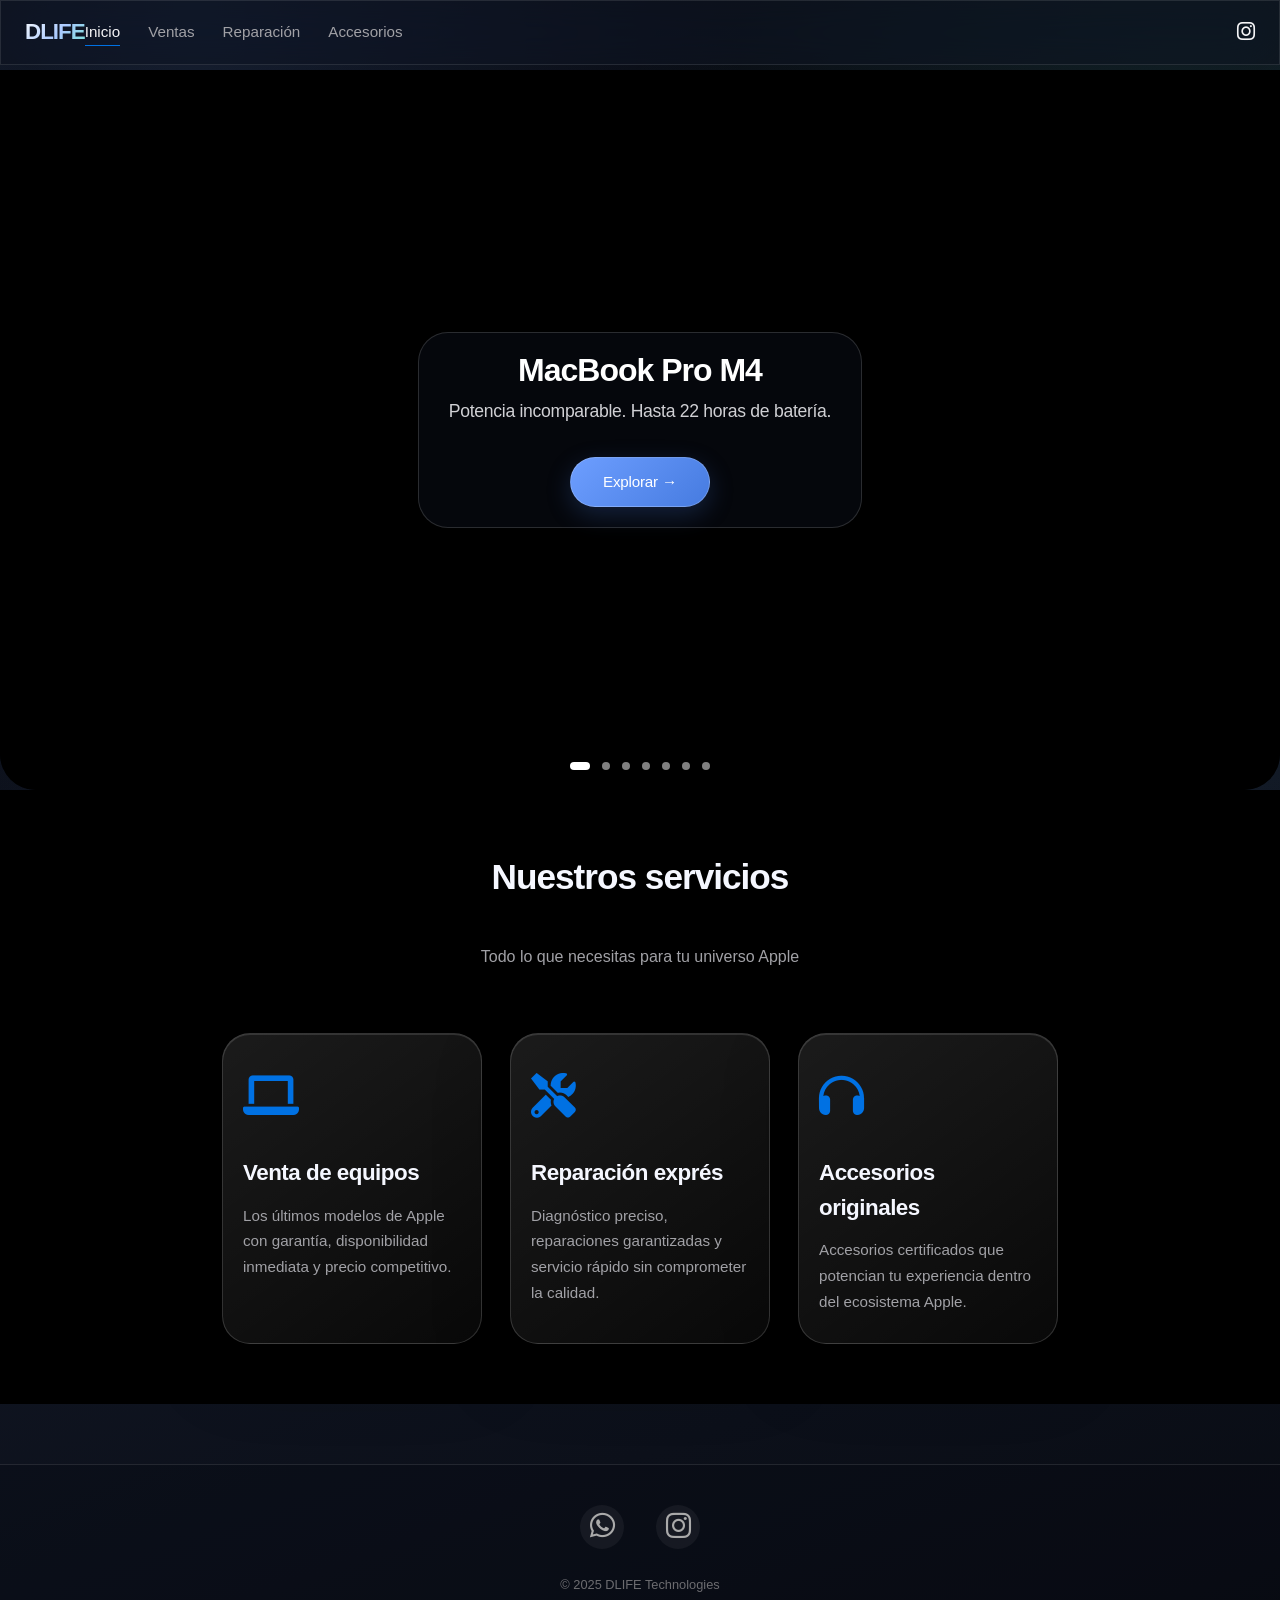
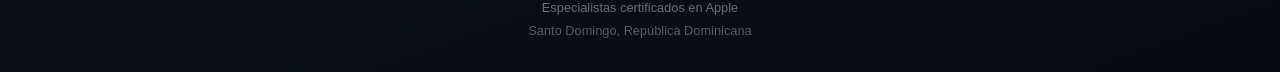
==== index.html @ 93ebc1e3 "Refresh DLIFE glass interface and invoices" ====
<!DOCTYPE html>
<html lang="es">
<head>
  <meta charset="UTF-8">
  <meta name="viewport" content="width=device-width, initial-scale=1.0, viewport-fit=cover">
  <title>DLIFE Technologies | Especialistas Apple</title>
  <link rel="preconnect" href="https://fonts.googleapis.com">
  <link rel="preconnect" href="https://fonts.gstatic.com" crossorigin>
  <link href="https://fonts.googleapis.com/css2?family=Inter:opsz,wght@14..32,100;14..32,300;14..32,400;14..32,500;14..32,600;14..32,700&display=swap" rel="stylesheet">
  <link rel="stylesheet" href="https://cdnjs.cloudflare.com/ajax/libs/font-awesome/6.0.0-beta3/css/all.min.css">
  <style>
    * { margin: 0; padding: 0; box-sizing: border-box; }
    html { scroll-behavior: smooth; }
    body { 
      font-family: 'Inter', -apple-system, 'SF Pro Text', sans-serif; 
      background: #000000; 
      color: #f5f5f7; 
      line-height: 1.6;
      letter-spacing: -0.2px;
    }
    a { text-decoration: none; color: inherit; }
    
    /* Navbar */
    .navbar {
      position: fixed; top: 0; left: 0; width: 100%;
      background: rgba(0, 0, 0, 0.8); backdrop-filter: blur(20px);
      padding: 14px 48px; display: flex; justify-content: space-between; align-items: center;
      z-index: 1100; border-bottom: 1px solid rgba(255, 255, 255, 0.08);
    }
    .logo { 
      font-size: 1.5rem; font-weight: 600; 
      letter-spacing: -1px; 
      color: #f5f5f7;
    }
    .nav-links { 
      list-style: none; display: flex; gap: 3rem; 
    }
    .nav-links li a { 
      font-weight: 400; font-size: 0.95rem; 
      color: #a1a1a6; 
      transition: color 0.3s ease; 
      position: relative;
    }
    .nav-links li a:hover, .nav-links li a.active { 
      color: #f5f5f7; 
    }
    .nav-links li a.active::after {
      content: '';
      position: absolute;
      bottom: -6px;
      left: 0;
      width: 100%;
      height: 1px;
      background: #0071e3;
      opacity: 0;
      animation: slideIn 0.3s ease forwards;
    }
    @keyframes slideIn { from { opacity: 0; transform: scaleX(0); } to { opacity: 1; transform: scaleX(1); } }
    .nav-icon { 
      font-size: 1.3rem; 
      color: #f5f5f7; 
      transition: opacity 0.3s ease;
      margin-left: auto;
    }
    .nav-icon:hover { opacity: 0.7; }
    .menu-toggle { 
      display: none; 
      background: transparent; 
      border: none; 
      font-size: 1.6rem; 
      color: #f5f5f7; 
      cursor: pointer; 
      padding: 8px;
      z-index: 1101; 
    }

    /* Hero Slider */
    .hero-slider {
      position: relative;
      width: 100%;
      height: 90vh;
      min-height: 600px;
      overflow: hidden;
      margin-top: 60px;
      background: #000000;
    }
    .slide {
      position: absolute;
      inset: 0;
      opacity: 0;
      transition: opacity 1s cubic-bezier(0.4, 0, 0.2, 1);
      background-size: cover;
      background-position: center;
      display: flex;
      align-items: center;
      justify-content: center;
      text-align: center;
    }
    .slide::before {
      content: '';
      position: absolute;
      inset: 0;
      background: radial-gradient(ellipse at center, transparent 0%, rgba(0,0,0,0.4) 100%);
      z-index: 1;
    }
    .slide.active {
      opacity: 1;
      z-index: 10;
    }
    .slide-content {
      max-width: 700px;
      padding: 3rem;
      z-index: 2;
      animation: fadeInUp 0.8s cubic-bezier(0.4, 0, 0.2, 1) forwards;
    }
    @keyframes fadeInUp {
      from { opacity: 0; transform: translateY(30px); }
      to { opacity: 1; transform: translateY(0); }
    }
    .slide-content h2 {
      font-size: clamp(2.2rem, 7vw, 3.5rem);
      font-weight: 700;
      margin-bottom: 1rem;
      letter-spacing: -1px;
      line-height: 1.1;
    }
    .slide-content p {
      font-size: 1.1rem;
      margin-bottom: 2rem;
      color: #d0d0d4;
      font-weight: 300;
      letter-spacing: -0.3px;
    }
    .btn-slide {
      background: #0071e3;
      color: white;
      padding: 12px 32px;
      border-radius: 980px;
      font-weight: 500;
      font-size: 0.95rem;
      transition: all 0.3s cubic-bezier(0.4, 0, 0.2, 1);
      display: inline-block;
      letter-spacing: -0.2px;
      cursor: pointer;
      border: none;
    }
    .btn-slide:hover {
      background: #0056b3;
      transform: scale(1.02);
    }

    /* Slider Dots */
    .slider-dots {
      position: absolute;
      bottom: 40px;
      left: 50%;
      transform: translateX(-50%);
      display: flex;
      gap: 10px;
      z-index: 20;
    }
    .dot {
      width: 8px;
      height: 8px;
      background: rgba(255, 255, 255, 0.4);
      border-radius: 50%;
      transition: all 0.4s cubic-bezier(0.4, 0, 0.2, 1);
      cursor: pointer;
    }
    .dot.active {
      width: 28px;
      background: #ffffff;
      border-radius: 4px;
    }
    .dot:hover { background: rgba(255, 255, 255, 0.8); }

    /* Services Section */
    .services {
      padding: 6rem 4rem;
      background: #000000;
      text-align: center;
    }
    .services h2 {
      font-size: clamp(2rem, 5vw, 2.8rem);
      font-weight: 600;
      margin-bottom: 1rem;
      letter-spacing: -1px;
    }
    .services > p {
      color: #a1a1a6;
      font-size: 1rem;
      margin-bottom: 4rem;
      font-weight: 300;
    }
    .cards {
      display: grid;
      grid-template-columns: repeat(auto-fit, minmax(320px, 1fr));
      gap: 2rem;
      max-width: 1300px;
      margin: 0 auto;
    }
    .card {
      background: rgba(26, 26, 28, 0.8);
      backdrop-filter: blur(10px);
      border-radius: 28px;
      padding: 2.5rem;
      transition: all 0.4s cubic-bezier(0.4, 0, 0.2, 1);
      border: 1px solid rgba(255, 255, 255, 0.08);
      text-align: left;
    }
    .card:hover {
      background: rgba(44, 44, 46, 0.9);
      border-color: rgba(255, 255, 255, 0.15);
      transform: translateY(-8px);
    }
    .card-icon {
      font-size: 2.8rem;
      color: #0071e3;
      margin-bottom: 1.5rem;
      display: inline-block;
    }
    .card h3 {
      font-size: 1.4rem;
      font-weight: 600;
      margin-bottom: 0.75rem;
      letter-spacing: -0.5px;
    }
    .card p {
      color: #a1a1a6;
      font-size: 0.95rem;
      font-weight: 300;
      line-height: 1.7;
    }

    /* Footer */
    .apple-footer {
      background: #000000;
      padding: 4rem 2rem;
      border-top: 1px solid rgba(255, 255, 255, 0.08);
      text-align: center;
    }
    .social-links {
      display: flex;
      justify-content: center;
      gap: 2.5rem;
      margin-bottom: 2rem;
    }
    .social-links a {
      font-size: 1.5rem;
      color: #a1a1a6;
      transition: all 0.3s ease;
      display: inline-flex;
      align-items: center;
      justify-content: center;
      width: 44px;
      height: 44px;
      border-radius: 50%;
      background: rgba(255, 255, 255, 0.05);
    }
    .social-links a:hover {
      color: #ffffff;
      background: rgba(0, 113, 227, 0.15);
      transform: translateY(-4px);
    }
    .footer-text {
      color: #6c6c70;
      font-size: 0.8rem;
      font-weight: 300;
      line-height: 1.8;
    }

    /* Responsive */
    @media (max-width: 1024px) {
      .navbar { padding: 12px 32px; }
      .nav-links { gap: 2rem; }
      .services { padding: 4rem 2rem; }
      .slide-content { padding: 2rem; }
    }
    @media (max-width: 768px) {
      .navbar { padding: 12px 20px; }
      .menu-toggle { display: block; }
      .nav-links {
        position: fixed;
        top: 60px;
        left: 0;
        width: 100%;
        background: rgba(0, 0, 0, 0.98);
        backdrop-filter: blur(20px);
        flex-direction: column;
        align-items: center;
        gap: 2rem;
        padding: 2rem 1rem;
        display: none;
        z-index: 1000;
        border-bottom: 1px solid rgba(255, 255, 255, 0.08);
        max-height: calc(100vh - 60px);
        overflow-y: auto;
      }
      .nav-links.active { display: flex; }
      .nav-icon { display: none; }
      .hero-slider { 
        height: 75vh; 
        margin-top: 55px;
        min-height: 500px;
      }
      .slide-content {
        padding: 1.5rem;
        width: 90%;
      }
      .slide-content h2 { font-size: clamp(1.8rem, 5vw, 2.5rem); }
      .slide-content p { font-size: 0.95rem; }
      .services { padding: 3rem 1.5rem; }
      .services h2 { font-size: 1.8rem; margin-bottom: 2rem; }
      .cards { gap: 1.5rem; grid-template-columns: 1fr; }
      .card { padding: 2rem; }
      .slider-dots { bottom: 20px; gap: 8px; }
      .dot { width: 6px; height: 6px; }
      .dot.active { width: 24px; }
      .social-links { gap: 1.5rem; }
    }
    @media (max-width: 480px) {
      .navbar { padding: 10px 16px; }
      .logo { font-size: 1.3rem; }
      .services { padding: 2.5rem 1rem; }
      .services h2 { font-size: 1.5rem; }
      .slide-content h2 { font-size: clamp(1.5rem, 5vw, 2rem); }
      .card { padding: 1.5rem; }
      .card-icon { font-size: 2.2rem; }
      .card h3 { font-size: 1.2rem; }
    }

    /* ===== Velo de revelacion (cuenta atras) ===== */
    body.veiled { overflow: hidden; }
    .reveal-veil {
      position: fixed; inset: 0; z-index: 9999;
      background: radial-gradient(circle at 50% 38%, #1a1a1c 0%, #000000 70%);
      display: flex; align-items: center; justify-content: center;
      text-align: center; padding: 2rem;
      transition: opacity 0.8s ease;
    }
    .reveal-veil.fade-out { opacity: 0; pointer-events: none; }
    .reveal-content { max-width: 480px; }
    .reveal-logo { font-size: 1.5rem; font-weight: 700; letter-spacing: -0.5px; color: #f5f5f7; margin-bottom: 2.5rem; }
    .reveal-pulse { width: 10px; height: 10px; background: #0071e3; border-radius: 50%; margin: 0 auto 2rem; animation: pulseGlow 2s infinite; }
    @keyframes pulseGlow {
      0% { box-shadow: 0 0 0 0 rgba(0,113,227,0.6); }
      70% { box-shadow: 0 0 0 16px rgba(0,113,227,0); }
      100% { box-shadow: 0 0 0 0 rgba(0,113,227,0); }
    }
    .reveal-title { font-size: clamp(2.1rem, 7vw, 3.2rem); font-weight: 700; letter-spacing: -1px; margin-bottom: 0.5rem; }
    .reveal-subtitle { font-size: 1.05rem; color: #a1a1a6; font-weight: 300; margin-bottom: 2.5rem; letter-spacing: -0.2px; }
    .reveal-countdown { display: flex; justify-content: center; gap: 1.5rem; }
    .countdown-unit { display: flex; flex-direction: column; align-items: center; min-width: 56px; }
    .countdown-unit span { font-size: 1.8rem; font-weight: 700; letter-spacing: -1px; }
    .countdown-unit label { font-size: 0.65rem; color: #6c6c70; text-transform: uppercase; letter-spacing: 0.5px; margin-top: 0.3rem; }
    @media (max-width: 480px) {
      .reveal-countdown { gap: 1rem; }
      .countdown-unit { min-width: 48px; }
      .countdown-unit span { font-size: 1.4rem; }
    }
  </style>
  <link rel="stylesheet" href="styles.css">
</head>
<body>
  <!-- Velo de revelacion: oculta la pagina hasta la fecha programada -->
  <div id="revealVeil" class="reveal-veil">
    <div class="reveal-content">
      <div class="reveal-logo">DLIFE</div>
      <div class="reveal-pulse"></div>
      <h1 class="reveal-title">Ya viene.</h1>
      <p class="reveal-subtitle">Ya está llegando a ti en breve.</p>
      <div class="reveal-countdown">
        <div class="countdown-unit"><span id="cdDays">00</span><label>Días</label></div>
        <div class="countdown-unit"><span id="cdHours">00</span><label>Horas</label></div>
        <div class="countdown-unit"><span id="cdMinutes">00</span><label>Min</label></div>
        <div class="countdown-unit"><span id="cdSeconds">00</span><label>Seg</label></div>
      </div>
    </div>
  </div>
  <script>
    (function() {
      // Fecha de revelacion: 26 de junio de 2026, 8:26 PM (hora Republica Dominicana, UTC-4)
      const revealDate = new Date('2026-06-26T20:26:00-04:00').getTime();
      const veil = document.getElementById('revealVeil');
      if (!veil) return;

      function pad(n) { return String(n).padStart(2, '0'); }

      function tick() {
        const now = Date.now();
        const diff = revealDate - now;

        if (diff <= 0) {
          veil.classList.add('fade-out');
          document.body.classList.remove('veiled');
          clearInterval(timer);
          setTimeout(() => veil.remove(), 900);
          return;
        }

        document.body.classList.add('veiled');
        const days = Math.floor(diff / 86400000);
        const hours = Math.floor((diff % 86400000) / 3600000);
        const minutes = Math.floor((diff % 3600000) / 60000);
        const seconds = Math.floor((diff % 60000) / 1000);

        document.getElementById('cdDays').textContent = pad(days);
        document.getElementById('cdHours').textContent = pad(hours);
        document.getElementById('cdMinutes').textContent = pad(minutes);
        document.getElementById('cdSeconds').textContent = pad(seconds);
      }

      tick();
      const timer = setInterval(tick, 1000);
    })();
  </script>

  <!-- Navigation -->
  <nav class="navbar">
    <div class="logo">DLIFE</div>
    <ul class="nav-links">
      <li><a href="index.html" class="active">Inicio</a></li>
      <li><a href="ventas.html">Ventas</a></li>
      <li><a href="reparacion.html">Reparación</a></li>
      <li><a href="accesorios.html">Accesorios</a></li>
    </ul>
    <a href="https://www.instagram.com/dl_technologies01" target="_blank" class="nav-icon" aria-label="Instagram">
      <i class="fab fa-instagram"></i>
    </a>
    <button class="menu-toggle" aria-label="Menu" aria-expanded="false">☰</button>
  </nav>

  <!-- Hero Slider -->
  <div class="hero-slider">
    <!-- Slide 1: MacBook Pro M4 -->
    <div class="slide active" style="background-image: linear-gradient(135deg, rgba(0,0,0,0.35), rgba(0,0,0,0.35)), url('https://i.imgur.com/uhLEMsQ.jpeg');">
      <div class="slide-content">
        <h2>MacBook Pro M4</h2>
        <p>Potencia incomparable. Hasta 22 horas de batería.</p>
        <a href="ventas.html" class="btn-slide">Explorar →</a>
      </div>
    </div>
    <!-- Slide 2: MacBook Air M4 -->
    <div class="slide" style="background-image: linear-gradient(135deg, rgba(0,0,0,0.35), rgba(0,0,0,0.35)), url('https://i.imgur.com/z0XkEtS.png');">
      <div class="slide-content">
        <h2>MacBook Air M4</h2>
        <p>Ultraligero y extraordinariamente capaz.</p>
        <a href="ventas.html" class="btn-slide">Ver modelos →</a>
      </div>
    </div>
    <!-- Slide 3: Accesorios -->
    <div class="slide" style="background-image: linear-gradient(135deg, rgba(0,0,0,0.35), rgba(0,0,0,0.35)), url('https://i.imgur.com/5F5zoWi.jpeg');">
      <div class="slide-content">
        <h2>Accesorios Certificados</h2>
        <p>Amplifica tu experiencia con lo mejor del ecosistema Apple.</p>
        <a href="accesorios.html" class="btn-slide">Descubrir →</a>
      </div>
    </div>
    <!-- Slide 4: Adaptador 35W -->
    <div class="slide" style="background-image: linear-gradient(135deg, rgba(0,0,0,0.35), rgba(0,0,0,0.35)), url('https://i.imgur.com/EampaUu.jpeg');">
      <div class="slide-content">
        <h2>Adaptador 35W Dual USB-C</h2>
        <p>Carga potente en un tamaño compacto.</p>
        <a href="accesorios.html" class="btn-slide">Conocer más →</a>
      </div>
    </div>
    <!-- Slide 5: Belkin UltraCharge -->
    <div class="slide" style="background-image: linear-gradient(135deg, rgba(0,0,0,0.35), rgba(0,0,0,0.35)), url('https://i.imgur.com/pjwcpVF.jpeg');">
      <div class="slide-content">
        <h2>Belkin UltraCharge Pro</h2>
        <p>Carga magnética convertible para tu espacio.</p>
        <a href="accesorios.html" class="btn-slide">Ver detalle →</a>
      </div>
    </div>
    <!-- Slide 6: AirTag 4 pack -->
    <div class="slide" style="background-image: linear-gradient(135deg, rgba(0,0,0,0.35), rgba(0,0,0,0.35)), url('https://i.imgur.com/Zx3verj.jpeg');">
      <div class="slide-content">
        <h2>AirTag 4 pack</h2>
        <p>Localiza tus objetos en la red Encontrar.</p>
        <a href="accesorios.html" class="btn-slide">Comprar →</a>
      </div>
    </div>
    <!-- Slide 7: Aqara Smart Lock -->
    <div class="slide" style="background-image: linear-gradient(135deg, rgba(0,0,0,0.35), rgba(0,0,0,0.35)), url('https://i.imgur.com/AIJN8cU.jpeg');">
      <div class="slide-content">
        <h2>Aqara Smart Lock U400</h2>
        <p>Seguridad inteligente compatible con HomeKit.</p>
        <a href="accesorios.html" class="btn-slide">Explorar →</a>
      </div>
    </div>
    <!-- Slider Dots -->
    <div class="slider-dots" id="sliderDots"></div>
  </div>

  <!-- Services Section -->
  <section class="services">
    <h2>Nuestros servicios</h2>
    <p>Todo lo que necesitas para tu universo Apple</p>
    <div class="cards">
      <div class="card">
        <div class="card-icon"><i class="fas fa-laptop"></i></div>
        <h3>Venta de equipos</h3>
        <p>Los últimos modelos de Apple con garantía, disponibilidad inmediata y precio competitivo.</p>
      </div>
      <div class="card">
        <div class="card-icon"><i class="fas fa-tools"></i></div>
        <h3>Reparación exprés</h3>
        <p>Diagnóstico preciso, reparaciones garantizadas y servicio rápido sin comprometer la calidad.</p>
      </div>
      <div class="card">
        <div class="card-icon"><i class="fas fa-headphones"></i></div>
        <h3>Accesorios originales</h3>
        <p>Accesorios certificados que potencian tu experiencia dentro del ecosistema Apple.</p>
      </div>
    </div>
  </section>

  <!-- Footer -->
  <footer class="apple-footer">
    <div class="social-links">
      <a href="https://wa.me/18292890243" target="_blank" aria-label="WhatsApp">
        <i class="fab fa-whatsapp"></i>
      </a>
      <a href="https://www.instagram.com/dl_technologies01" target="_blank" aria-label="Instagram">
        <i class="fab fa-instagram"></i>
      </a>
    </div>
    <div class="footer-text">
      © 2025 DLIFE Technologies<br>
      Especialistas certificados en Apple<br>
      <span style="color: #5a5a5f;">Santo Domingo, República Dominicana</span>
    </div>
  </footer>

  <script>
    // Hamburger Menu
    const menuBtn = document.querySelector('.menu-toggle');
    const navLinks = document.querySelector('.nav-links');
    
    if (menuBtn && navLinks) {
      menuBtn.addEventListener('click', () => {
        navLinks.classList.toggle('active');
        menuBtn.setAttribute('aria-expanded', navLinks.classList.contains('active'));
      });
      
      document.querySelectorAll('.nav-links a').forEach(link => {
        link.addEventListener('click', () => {
          navLinks.classList.remove('active');
          menuBtn.setAttribute('aria-expanded', 'false');
        });
      });
      
      document.addEventListener('click', (e) => {
        if (!navLinks.contains(e.target) && !menuBtn.contains(e.target)) {
          navLinks.classList.remove('active');
          menuBtn.setAttribute('aria-expanded', 'false');
        }
      });
    }

    // Slider Logic
    const slides = document.querySelectorAll('.slide');
    const dotsContainer = document.getElementById('sliderDots');
    
    if (slides.length && dotsContainer) {
      let current = 0;
      let interval;
      const dots = [];
      
      // Create dots
      slides.forEach((_, idx) => {
        const dot = document.createElement('div');
        dot.classList.add('dot');
        if (idx === 0) dot.classList.add('active');
        dot.addEventListener('click', () => goToSlide(idx));
        dotsContainer.appendChild(dot);
        dots.push(dot);
      });
      
      function goToSlide(index) {
        slides.forEach((slide, i) => {
          slide.classList.toggle('active', i === index);
          if (dots[i]) dots[i].classList.toggle('active', i === index);
        });
        current = index;
        resetInterval();
      }
      
      function nextSlide() {
        goToSlide((current + 1) % slides.length);
      }
      
      function resetInterval() {
        clearInterval(interval);
        interval = setInterval(nextSlide, 6000);
      }
      
      // Pause on hover
      document.querySelector('.hero-slider').addEventListener('mouseenter', () => clearInterval(interval));
      document.querySelector('.hero-slider').addEventListener('mouseleave', resetInterval);
      
      resetInterval();
    }
  </script>
</body>
</html>
---- styles.css ----
/* ========== RESET & BASE ========== */
* {
  margin: 0;
  padding: 0;
  box-sizing: border-box;
  -webkit-tap-highlight-color: transparent;
}

body {
  font-family: -apple-system, 'SF Pro Text', 'Helvetica Neue', sans-serif;
  background-color: #0a0a0c;
  color: #ffffff;
  line-height: 1.4;
  padding-top: 70px;
  transition: opacity 0.3s ease;
}
body.fade-out {
  opacity: 0;
}

/* ========== TYPOGRAPHY ========== */
h1, h2, h3 {
  font-weight: 590;
  letter-spacing: -0.02em;
}

/* ========== NAVBAR (apple blur) ========== */
.navbar {
  position: fixed;
  top: 0;
  width: 100%;
  background: rgba(10, 10, 12, 0.82);
  backdrop-filter: blur(20px);
  padding: 14px 24px;
  display: flex;
  justify-content: space-between;
  align-items: center;
  z-index: 1000;
  border-bottom: 0.5px solid rgba(255,255,255,0.08);
}
.logo {
  font-size: 1.4rem;
  font-weight: 600;
  background: linear-gradient(135deg, #fff, #aaa);
  background-clip: text;
  -webkit-background-clip: text;
  color: transparent;
}
.nav-links {
  list-style: none;
  display: flex;
  gap: 28px;
}
.nav-links a {
  text-decoration: none;
  color: #e5e5e7;
  font-weight: 470;
  transition: color 0.2s;
}
.nav-links a:hover,
.nav-links a.active {
  color: #ffffff;
}
.menu-toggle {
  display: none;
  font-size: 28px;
  cursor: pointer;
  color: white;
}

/* ========== HERO ========== */
.hero-slider {
  position: relative;
  width: 100%;
  height: 80vh;
  overflow: hidden;
  margin-top: 0;
}
.slide {
  position: absolute;
  width: 100%;
  height: 100%;
  opacity: 0;
  transition: opacity 1s ease-in-out;
  background-size: cover;
  background-position: center;
  display: flex;
  align-items: center;
  justify-content: center;
  text-align: center;
  color: white;
}
.slide.active {
  opacity: 1;
  z-index: 1;
}
.slide-content {
  background: rgba(0,0,0,0.4);
  backdrop-filter: blur(8px);
  padding: 20px 30px;
  border-radius: 48px;
  max-width: 80%;
}
.slide-content h2 {
  font-size: 2rem;
  margin-bottom: 10px;
}
.slider-dots {
  position: absolute;
  bottom: 20px;
  left: 50%;
  transform: translateX(-50%);
  display: flex;
  gap: 12px;
  z-index: 2;
}
.dot {
  width: 8px;
  height: 8px;
  background: rgba(255,255,255,0.5);
  border-radius: 10px;
  cursor: pointer;
  transition: 0.3s;
}
.dot.active {
  background: white;
  width: 20px;
}
@media (max-width: 768px) {
  .hero-slider { height: 60vh; }
  .slide-content h2 { font-size: 1.4rem; }
}

/* ========== SERVICIOS ========== */
.services {
  padding: 60px 20px;
  text-align: center;
}
.services h2 {
  font-size: 2.2rem;
  margin-bottom: 40px;
}
.cards {
  display: flex;
  flex-wrap: wrap;
  justify-content: center;
  gap: 28px;
}
.card {
  background: rgba(28, 28, 30, 0.7);
  backdrop-filter: blur(12px);
  border-radius: 32px;
  padding: 28px 20px;
  width: 260px;
  transition: transform 0.25s, background 0.2s;
  border: 0.5px solid rgba(255,255,255,0.05);
}
.card:hover {
  transform: translateY(-6px);
  background: rgba(44, 44, 46, 0.8);
}
.card h3 {
  margin-bottom: 12px;
}

/* ========== PRODUCTOS (store) ========== */
.store {
  padding: 100px 24px;
  max-width: 1280px;
  margin: 0 auto;
}
.products {
  display: grid;
  grid-template-columns: repeat(auto-fill, minmax(240px, 1fr));
  gap: 28px;
  margin-top: 40px;
}
.product-card {
  background: #1c1c1e;
  border-radius: 24px;
  padding: 20px;
  transition: all 0.3s cubic-bezier(0.2, 0.9, 0.4, 1.1);
  border: 0.5px solid rgba(255,255,255,0.05);
}
.product-card:hover {
  transform: translateY(-5px);
  background: #2c2c2e;
  box-shadow: 0 20px 35px rgba(0,0,0,0.3);
}
.product-card img {
  width: 100%;
  border-radius: 16px;
  margin-bottom: 12px;
}
.price {
  font-weight: 600;
  margin: 10px 0;
  color: #00cf5d;
}
.product-card button {
  background: #0071e3;
  border: none;
  padding: 10px 16px;
  border-radius: 40px;
  color: white;
  font-weight: 500;
  cursor: pointer;
  width: 100%;
  transition: 0.2s;
}
.product-card button:hover {
  background: #005bb5;
}

/* ========== FORMULARIO REPARACIÓN + PREVIEW ========== */
.form-section {
  max-width: 700px;
  margin: 40px auto;
  padding: 0 20px;
}
.form-card {
  background: rgba(28, 28, 30, 0.7);
  backdrop-filter: blur(10px);
  border-radius: 44px;
  padding: 32px;
  border: 0.5px solid rgba(255,255,255,0.1);
}
.form-card h1 {
  font-size: 1.8rem;
  margin-bottom: 8px;
}
.form-sub {
  color: #8e8e93;
  margin-bottom: 28px;
}
.input-group {
  margin-bottom: 20px;
}
label {
  display: block;
  font-size: 0.85rem;
  font-weight: 500;
  margin-bottom: 6px;
  color: #ddd;
}
input, select, textarea {
  width: 100%;
  padding: 14px 16px;
  background: #0f0f10;
  border: 1px solid #2c2c2e;
  border-radius: 20px;
  color: white;
  font-size: 1rem;
  transition: 0.2s;
}
input:focus, select:focus, textarea:focus {
  border-color: #0071e3;
  outline: none;
  box-shadow: 0 0 0 3px rgba(0,113,227,0.2);
}
.error-message {
  color: #ff453a;
  font-size: 0.7rem;
  margin-top: 5px;
  margin-left: 12px;
  display: none;
}
.error {
  border-color: #ff453a !important;
}
.preview-card {
  margin-top: 30px;
  background: #0f0f10;
  border-radius: 28px;
  padding: 16px;
}
.preview-header {
  font-size: 0.7rem;
  text-transform: uppercase;
  color: #8e8e93;
  margin-bottom: 12px;
  display: flex;
  align-items: center;
  gap: 8px;
}
.preview-message {
  background: #1c1c1e;
  padding: 16px;
  border-radius: 20px;
  font-family: monospace;
  font-size: 0.8rem;
  white-space: pre-wrap;
  border-left: 3px solid #25D366;
}
.btn-submit {
  background: #0071e3;
  color: white;
  border: none;
  padding: 14px;
  border-radius: 40px;
  font-weight: 600;
  width: 100%;
  cursor: pointer;
  display: flex;
  align-items: center;
  justify-content: center;
  gap: 10px;
  margin-top: 12px;
}
.btn-submit:disabled {
  opacity: 0.6;
  cursor: not-allowed;
}
.toast {
  position: fixed;
  bottom: 30px;
  left: 50%;
  transform: translateX(-50%);
  background: rgba(0,0,0,0.8);
  backdrop-filter: blur(12px);
  padding: 10px 20px;
  border-radius: 40px;
  color: white;
  font-size: 0.85rem;
  opacity: 0;
  transition: opacity 0.2s;
  pointer-events: none;
  z-index: 2000;
}
.toast.show {
  opacity: 1;
}

/* ========== VENTAS (selector) ========== */
.sales-container {
  display: flex;
  flex-wrap: wrap;
  gap: 40px;
  max-width: 1100px;
  margin: 40px auto;
  padding: 20px;
}
.sales-left img {
  width: 320px;
  border-radius: 32px;
  background: #1c1c1e;
}
.sales-right {
  flex: 1;
  display: flex;
  flex-direction: column;
  gap: 20px;
}
.sales-select {
  padding: 14px;
  border-radius: 28px;
  background: #1c1c1e;
  color: white;
  border: none;
}
.price-tag {
  font-size: 2rem;
  font-weight: 700;
}
.status-badge {
  font-size: 0.9rem;
}

/* ========== FOOTER ========== */
.apple-footer {
  background: #0f0f10;
  padding: 40px 20px 30px;
  margin-top: 60px;
  border-top: 0.5px solid rgba(255,255,255,0.1);
  text-align: center;
}
.social-links {
  display: flex;
  justify-content: center;
  gap: 32px;
  margin-bottom: 24px;
}
.social-links a {
  color: #aaa;
  font-size: 1.8rem;
  transition: color 0.2s, transform 0.2s;
}
.social-links a:hover {
  color: #ffffff;
  transform: translateY(-3px);
}
.footer-text {
  color: #6c6c70;
  font-size: 0.8rem;
}

/* ========== RESPONSIVE ========== */
@media (max-width: 768px) {
  .menu-toggle {
    display: block;
  }
  .nav-links {
    position: absolute;
    top: 70px;
    left: 0;
    width: 100%;
    background: rgba(10,10,12,0.98);
    backdrop-filter: blur(20px);
    flex-direction: column;
    align-items: center;
    display: none;
    padding: 20px 0;
    gap: 20px;
  }
  .nav-links.active {
    display: flex;
  }
  .form-card {
    padding: 24px;
  }
  .sales-container {
    flex-direction: column;
    align-items: center;
    text-align: center;
  }
}

/* Chips de problemas */
.problems-grid {
  display: grid;
  grid-template-columns: repeat(auto-fill, minmax(140px, 1fr));
  gap: 12px;
  margin-top: 8px;
}
.problem-chip {
  background: #0f0f10;
  border: 1px solid #2c2c2e;
  border-radius: 40px;
  padding: 10px 12px;
  font-size: 0.85rem;
  text-align: center;
  cursor: pointer;
  transition: all 0.2s ease;
  color: #e5e5e7;
  display: flex;
  align-items: center;
  justify-content: center;
  gap: 8px;
}
.problem-chip.selected {
  background: #0071e3;
  border-color: #0071e3;
  color: white;
}
.problem-chip:hover {
  background: #2c2c2e;
  transform: translateY(-2px);
}
.other-problem-container {
  margin-top: 16px;
  display: flex;
  flex-wrap: wrap;
  align-items: center;
  gap: 12px;
}
.other-problem-container input {
  flex: 1;
  padding: 10px 16px;
  border-radius: 40px;
  background: #0f0f10;
  border: 1px solid #2c2c2e;
  color: white;
}


/* DLIFE • Liquid glass system */
:root{color-scheme:dark;--glass:rgba(27,31,42,.58);--glass-strong:rgba(31,37,52,.78);--glass-edge:rgba(255,255,255,.16);--glass-highlight:rgba(255,255,255,.28);--ink:#f5f7ff;--muted:#a9b1c3;--blue:#78aaff;--mint:#72e6d1;--shadow:0 24px 70px rgba(0,0,0,.36)}
html{scroll-behavior:smooth}
body{background:radial-gradient(ellipse at 15% 0%,rgba(85,121,192,.2),transparent 36%),radial-gradient(ellipse at 92% 15%,rgba(84,199,182,.13),transparent 34%),linear-gradient(160deg,#080b12,#101522 58%,#080b12)!important;color:var(--ink)!important;min-height:100vh;line-height:1.55;letter-spacing:0}
::selection{background:rgba(120,170,255,.36)}
.navbar,.topnav{background:rgba(15,19,29,.66)!important;border:1px solid rgba(255,255,255,.1)!important;box-shadow:0 10px 32px rgba(0,0,0,.18);backdrop-filter:blur(24px) saturate(160%)!important;-webkit-backdrop-filter:blur(24px) saturate(160%)}
.logo{background:linear-gradient(135deg,#fff,#a9c9ff 55%,#75e5d2)!important;background-clip:text!important;-webkit-background-clip:text!important;color:transparent!important}
.nav-links a,.nav-right a{transition:color .2s,background .2s}
.nav-links a:hover,.nav-right a:hover{color:#fff!important}
.card,.product-card,.product-visual,.product-controls,.modal-content,.form-card,.glass-card,.accessory-card,.checkout-form,.summary,.preview-card,.product-card,.chart-container,.chart-controls,.stat-card,.table-wrapper{background:linear-gradient(145deg,rgba(255,255,255,.105),rgba(255,255,255,.035))!important;border:1px solid var(--glass-edge)!important;box-shadow:var(--shadow),inset 0 1px 0 rgba(255,255,255,.12);backdrop-filter:blur(22px) saturate(150%)!important;-webkit-backdrop-filter:blur(22px) saturate(150%)}
.card,.product-card,.product-visual,.product-controls,.accessory-card{border-radius:28px!important}
.card:hover,.product-card:hover,.accessory-card:hover{transform:translateY(-4px);border-color:rgba(160,194,255,.36)!important}
input,select,textarea,.search-input,.sales-select{background:rgba(8,12,20,.52)!important;border:1px solid rgba(255,255,255,.14)!important;color:#f5f7ff!important;border-radius:16px!important;min-height:46px}
input:focus,select:focus,textarea:focus{border-color:rgba(120,170,255,.8)!important;box-shadow:0 0 0 4px rgba(100,150,255,.15)!important}
button,.btn-primary,.buy-btn,.btn-submit,.buy-accessory-btn,.btn-slide{background:linear-gradient(135deg,#6d9eff,#467be0)!important;border:1px solid rgba(255,255,255,.2)!important;border-radius:999px!important;box-shadow:0 8px 24px rgba(64,111,205,.25);transition:transform .18s,filter .18s,box-shadow .18s}
button:hover:not(:disabled),.btn-primary:hover,.buy-btn:hover:not(:disabled),.btn-submit:hover,.buy-accessory-btn:hover:not(:disabled){filter:brightness(1.1);transform:translateY(-1px);box-shadow:0 12px 30px rgba(64,111,205,.34)}
button:disabled{opacity:.55}
.modal,.form-modal{background:rgba(4,7,12,.68)!important;backdrop-filter:blur(14px)!important;-webkit-backdrop-filter:blur(14px)}
.modal-content,.form-card{border-radius:30px!important}
.toast{background:rgba(22,28,40,.88)!important;border:1px solid var(--glass-edge);box-shadow:var(--shadow);backdrop-filter:blur(18px)}
.apple-footer{background:rgba(8,11,18,.35)!important;border-top:1px solid rgba(255,255,255,.1)!important}
h1,h2,h3{letter-spacing:-.035em}
.hero-slider{border-radius:0 0 36px 36px;overflow:hidden}
.slide-content{background:rgba(12,17,27,.46)!important;border:1px solid rgba(255,255,255,.15);border-radius:30px!important;box-shadow:var(--shadow);backdrop-filter:blur(16px) saturate(130%)}
.services{max-width:1440px;margin:auto}
.cards{grid-template-columns:repeat(3,minmax(0,1fr))!important}
.accessory-card{padding:18px}
.admin-container{max-width:1500px!important}
.tabs{position:sticky;top:72px;z-index:800;overflow-x:auto;flex-wrap:nowrap!important;padding:8px;border:1px solid rgba(255,255,255,.1);border-radius:24px;background:rgba(12,17,27,.66);backdrop-filter:blur(22px)}
.tab{white-space:nowrap}
.table-wrapper{overflow:auto;border-radius:20px!important}
th{position:sticky;top:0;background:rgba(21,27,39,.96)!important}
@media(max-width:900px){
 .navbar{padding:12px 20px!important}
 .cards{grid-template-columns:repeat(2,minmax(0,1fr))!important}
 .sales-grid{gap:18px!important;padding:0 16px!important}
 .admin-container{padding:0 4px}
 .tabs{top:62px}
}
@media(max-width:640px){
 body{padding:0 0 24px!important}
 .navbar,.topnav{padding:10px 14px!important}
 .nav-links{top:60px!important;background:rgba(12,17,27,.94)!important;border:1px solid rgba(255,255,255,.13);border-radius:0 0 22px 22px}
 .hero-slider{height:68svh!important;min-height:430px!important;margin-top:58px!important;border-radius:0 0 26px 26px}
 .slide-content{width:min(92%,420px)!important;max-width:92%!important;padding:22px!important}
 .services{padding:38px 16px!important}
 .cards{grid-template-columns:1fr!important;gap:14px!important}
 .card{padding:22px!important}
 .sales-hero{margin:18px 16px!important}
 .sales-grid{display:flex!important;flex-direction:column!important;margin:14px auto!important}
 .product-visual,.product-controls{min-width:0!important;width:100%;padding:18px!important;border-radius:24px!important}
 .product-image{max-width:min(72vw,280px)!important}
 .section,.store,.form-section{padding-left:14px!important;padding-right:14px!important}
 .form-card,.modal-content{width:100%!important;max-width:none!important;margin:0!important;padding:22px 18px!important;border-radius:24px 24px 0 0!important}
 .form-modal,.modal{align-items:flex-end!important;padding:0!important}
 .modal-content{max-height:92svh;overflow:auto}
 .panel-toolbar{align-items:stretch!important}
 .panel-toolbar>*{max-width:none!important;width:100%}
 .admin-header h1{font-size:1.35rem!important}
 .tabs{top:58px;margin:0 -4px 18px!important;border-radius:18px!important}
 .tab{padding:10px 13px!important}
 .table-wrapper{overflow-x:auto!important;-webkit-overflow-scrolling:touch}
 table{min-width:720px}
 th,td{padding:11px 10px!important}
 .button-group{flex-wrap:wrap}
 .button-group button{min-width:calc(50% - 8px);min-height:46px}
 .checkout-form{padding:20px!important;border-radius:24px!important}
 .social-links{gap:20px!important}
}
@media(prefers-reduced-motion:reduce){*,*::before,*::after{scroll-behavior:auto!important;animation-duration:.01ms!important;animation-iteration-count:1!important;transition-duration:.01ms!important}}

.invoice-number-hint{display:block;color:#a9b1c3;font-size:.78rem;margin:-8px 4px 14px}.tabs .tab.active{background:linear-gradient(135deg,rgba(109,158,255,.8),rgba(70,123,224,.72))!important;color:#fff!important}.login-box{border-radius:30px!important;padding:38px!important}.login-box h2{font-size:1.45rem;margin-bottom:24px!important}
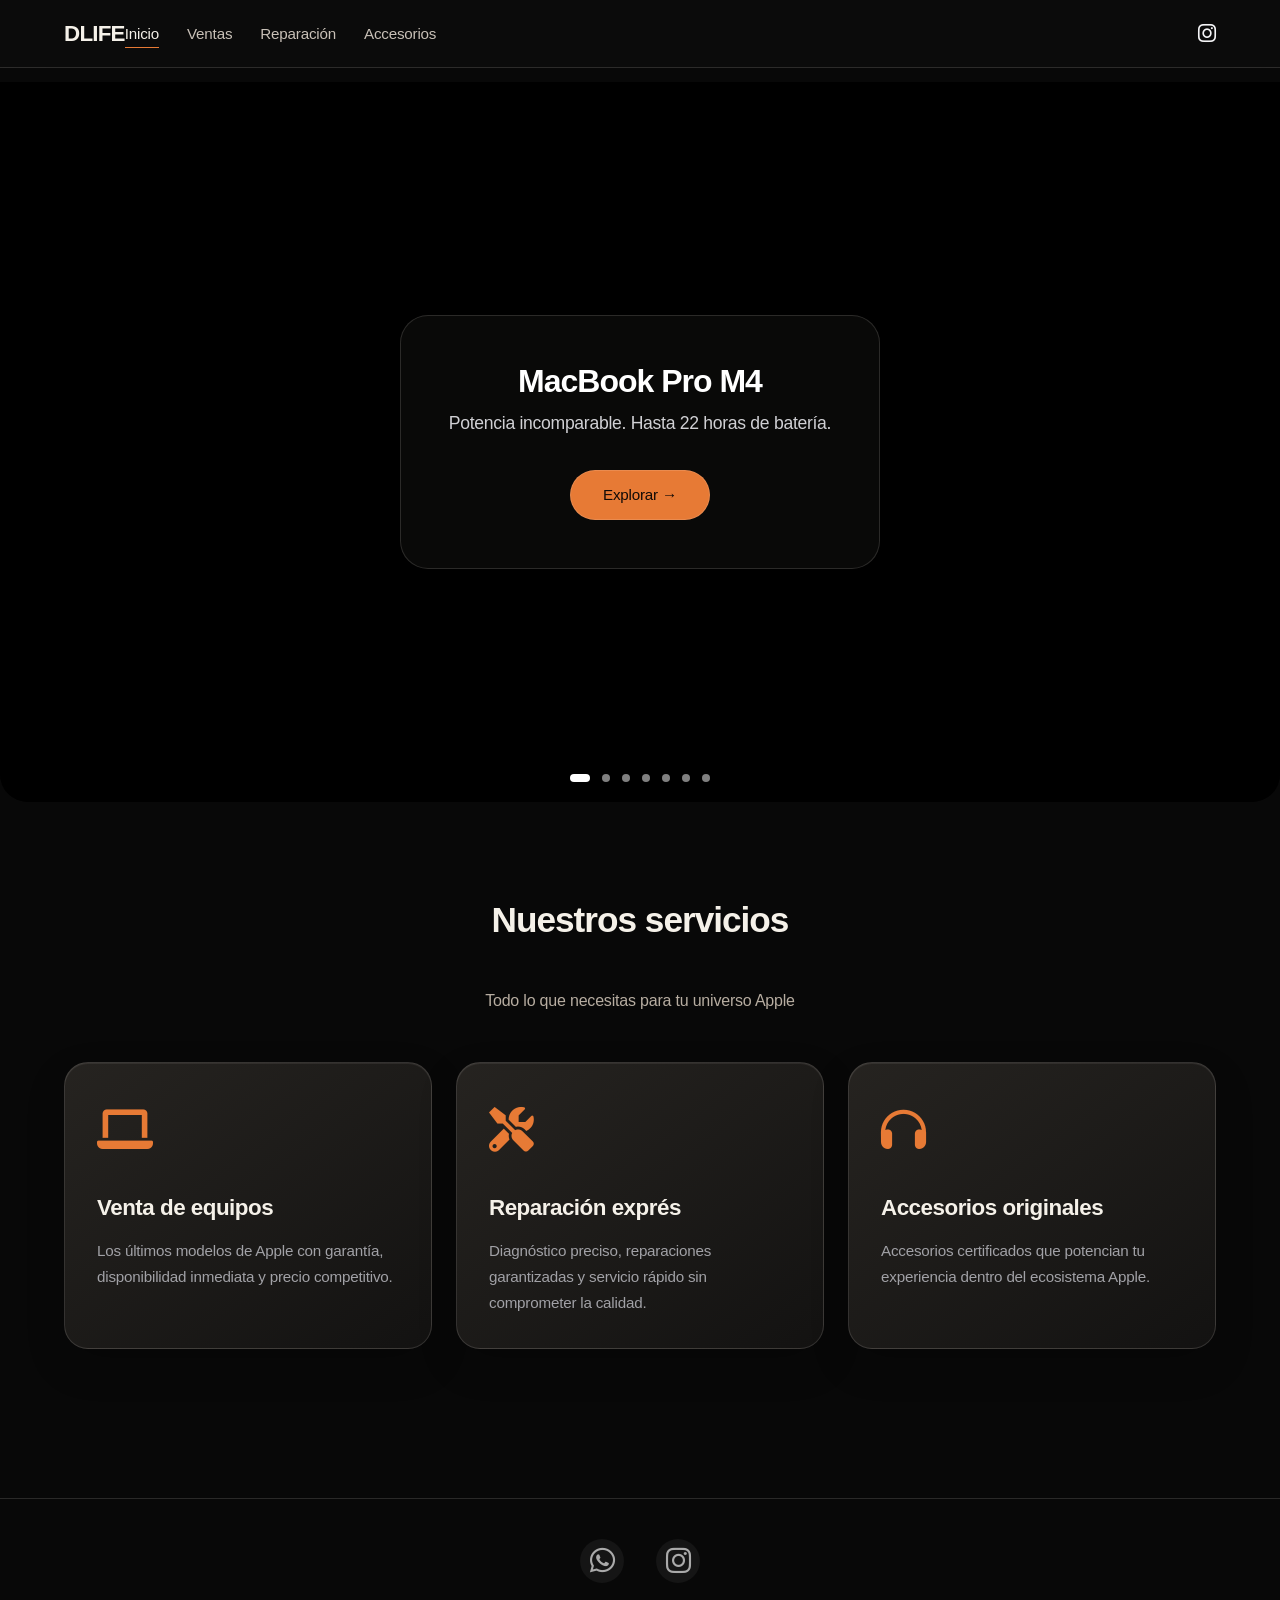
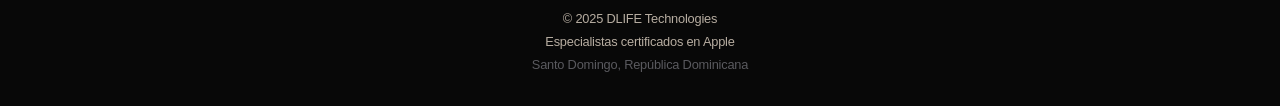
==== commit a7d41bbf: "Refine glass design with DLIFE cosmic orange palette" ====
--- a/index.html
+++ b/index.html
@@ -51,7 +51,7 @@
       left: 0;
       width: 100%;
       height: 1px;
-      background: #0071e3;
+      background: #e77a35;
       opacity: 0;
       animation: slideIn 0.3s ease forwards;
     }
@@ -132,7 +132,7 @@
       letter-spacing: -0.3px;
     }
     .btn-slide {
-      background: #0071e3;
+      background: #e77a35;
       color: white;
       padding: 12px 32px;
       border-radius: 980px;
@@ -145,7 +145,7 @@
       border: none;
     }
     .btn-slide:hover {
-      background: #0056b3;
+      background: #b95720;
       transform: scale(1.02);
     }
 
@@ -215,7 +215,7 @@
     }
     .card-icon {
       font-size: 2.8rem;
-      color: #0071e3;
+      color: #e77a35;
       margin-bottom: 1.5rem;
       display: inline-block;
     }
@@ -259,7 +259,7 @@
     }
     .social-links a:hover {
       color: #ffffff;
-      background: rgba(0, 113, 227, 0.15);
+      background: rgba(231,122,53, 0.15);
       transform: translateY(-4px);
     }
     .footer-text {
@@ -341,11 +341,11 @@
     .reveal-veil.fade-out { opacity: 0; pointer-events: none; }
     .reveal-content { max-width: 480px; }
     .reveal-logo { font-size: 1.5rem; font-weight: 700; letter-spacing: -0.5px; color: #f5f5f7; margin-bottom: 2.5rem; }
-    .reveal-pulse { width: 10px; height: 10px; background: #0071e3; border-radius: 50%; margin: 0 auto 2rem; animation: pulseGlow 2s infinite; }
+    .reveal-pulse { width: 10px; height: 10px; background: #e77a35; border-radius: 50%; margin: 0 auto 2rem; animation: pulseGlow 2s infinite; }
     @keyframes pulseGlow {
-      0% { box-shadow: 0 0 0 0 rgba(0,113,227,0.6); }
-      70% { box-shadow: 0 0 0 16px rgba(0,113,227,0); }
-      100% { box-shadow: 0 0 0 0 rgba(0,113,227,0); }
+      0% { box-shadow: 0 0 0 0 rgba(231,122,53,0.6); }
+      70% { box-shadow: 0 0 0 16px rgba(231,122,53,0); }
+      100% { box-shadow: 0 0 0 0 rgba(231,122,53,0); }
     }
     .reveal-title { font-size: clamp(2.1rem, 7vw, 3.2rem); font-weight: 700; letter-spacing: -1px; margin-bottom: 0.5rem; }
     .reveal-subtitle { font-size: 1.05rem; color: #a1a1a6; font-weight: 300; margin-bottom: 2.5rem; letter-spacing: -0.2px; }
--- a/styles.css
+++ b/styles.css
@@ -198,7 +198,7 @@
   color: #00cf5d;
 }
 .product-card button {
-  background: #0071e3;
+  background: #e77a35;
   border: none;
   padding: 10px 16px;
   border-radius: 40px;
@@ -209,7 +209,7 @@
   transition: 0.2s;
 }
 .product-card button:hover {
-  background: #005bb5;
+  background: #b95720;
 }
 
 /* ========== FORMULARIO REPARACIÓN + PREVIEW ========== */
@@ -254,19 +254,19 @@
   transition: 0.2s;
 }
 input:focus, select:focus, textarea:focus {
-  border-color: #0071e3;
+  border-color: #e77a35;
   outline: none;
-  box-shadow: 0 0 0 3px rgba(0,113,227,0.2);
+  box-shadow: 0 0 0 3px rgba(231,122,53,0.2);
 }
 .error-message {
-  color: #ff453a;
+  color: #ca5d2b;
   font-size: 0.7rem;
   margin-top: 5px;
   margin-left: 12px;
   display: none;
 }
 .error {
-  border-color: #ff453a !important;
+  border-color: #ca5d2b !important;
 }
 .preview-card {
   margin-top: 30px;
@@ -290,10 +290,10 @@
   font-family: monospace;
   font-size: 0.8rem;
   white-space: pre-wrap;
-  border-left: 3px solid #25D366;
+  border-left: 3px solid #e77a35;
 }
 .btn-submit {
-  background: #0071e3;
+  background: #e77a35;
   color: white;
   border: none;
   padding: 14px;
@@ -448,8 +448,8 @@
   gap: 8px;
 }
 .problem-chip.selected {
-  background: #0071e3;
-  border-color: #0071e3;
+  background: #e77a35;
+  border-color: #e77a35;
   color: white;
 }
 .problem-chip:hover {
@@ -473,75 +473,125 @@
 }
 
 
-/* DLIFE • Liquid glass system */
-:root{color-scheme:dark;--glass:rgba(27,31,42,.58);--glass-strong:rgba(31,37,52,.78);--glass-edge:rgba(255,255,255,.16);--glass-highlight:rgba(255,255,255,.28);--ink:#f5f7ff;--muted:#a9b1c3;--blue:#78aaff;--mint:#72e6d1;--shadow:0 24px 70px rgba(0,0,0,.36)}
-html{scroll-behavior:smooth}
-body{background:radial-gradient(ellipse at 15% 0%,rgba(85,121,192,.2),transparent 36%),radial-gradient(ellipse at 92% 15%,rgba(84,199,182,.13),transparent 34%),linear-gradient(160deg,#080b12,#101522 58%,#080b12)!important;color:var(--ink)!important;min-height:100vh;line-height:1.55;letter-spacing:0}
-::selection{background:rgba(120,170,255,.36)}
-.navbar,.topnav{background:rgba(15,19,29,.66)!important;border:1px solid rgba(255,255,255,.1)!important;box-shadow:0 10px 32px rgba(0,0,0,.18);backdrop-filter:blur(24px) saturate(160%)!important;-webkit-backdrop-filter:blur(24px) saturate(160%)}
-.logo{background:linear-gradient(135deg,#fff,#a9c9ff 55%,#75e5d2)!important;background-clip:text!important;-webkit-background-clip:text!important;color:transparent!important}
-.nav-links a,.nav-right a{transition:color .2s,background .2s}
-.nav-links a:hover,.nav-right a:hover{color:#fff!important}
-.card,.product-card,.product-visual,.product-controls,.modal-content,.form-card,.glass-card,.accessory-card,.checkout-form,.summary,.preview-card,.product-card,.chart-container,.chart-controls,.stat-card,.table-wrapper{background:linear-gradient(145deg,rgba(255,255,255,.105),rgba(255,255,255,.035))!important;border:1px solid var(--glass-edge)!important;box-shadow:var(--shadow),inset 0 1px 0 rgba(255,255,255,.12);backdrop-filter:blur(22px) saturate(150%)!important;-webkit-backdrop-filter:blur(22px) saturate(150%)}
-.card,.product-card,.product-visual,.product-controls,.accessory-card{border-radius:28px!important}
-.card:hover,.product-card:hover,.accessory-card:hover{transform:translateY(-4px);border-color:rgba(160,194,255,.36)!important}
-input,select,textarea,.search-input,.sales-select{background:rgba(8,12,20,.52)!important;border:1px solid rgba(255,255,255,.14)!important;color:#f5f7ff!important;border-radius:16px!important;min-height:46px}
-input:focus,select:focus,textarea:focus{border-color:rgba(120,170,255,.8)!important;box-shadow:0 0 0 4px rgba(100,150,255,.15)!important}
-button,.btn-primary,.buy-btn,.btn-submit,.buy-accessory-btn,.btn-slide{background:linear-gradient(135deg,#6d9eff,#467be0)!important;border:1px solid rgba(255,255,255,.2)!important;border-radius:999px!important;box-shadow:0 8px 24px rgba(64,111,205,.25);transition:transform .18s,filter .18s,box-shadow .18s}
-button:hover:not(:disabled),.btn-primary:hover,.buy-btn:hover:not(:disabled),.btn-submit:hover,.buy-accessory-btn:hover:not(:disabled){filter:brightness(1.1);transform:translateY(-1px);box-shadow:0 12px 30px rgba(64,111,205,.34)}
-button:disabled{opacity:.55}
-.modal,.form-modal{background:rgba(4,7,12,.68)!important;backdrop-filter:blur(14px)!important;-webkit-backdrop-filter:blur(14px)}
-.modal-content,.form-card{border-radius:30px!important}
-.toast{background:rgba(22,28,40,.88)!important;border:1px solid var(--glass-edge);box-shadow:var(--shadow);backdrop-filter:blur(18px)}
-.apple-footer{background:rgba(8,11,18,.35)!important;border-top:1px solid rgba(255,255,255,.1)!important}
-h1,h2,h3{letter-spacing:-.035em}
-.hero-slider{border-radius:0 0 36px 36px;overflow:hidden}
-.slide-content{background:rgba(12,17,27,.46)!important;border:1px solid rgba(255,255,255,.15);border-radius:30px!important;box-shadow:var(--shadow);backdrop-filter:blur(16px) saturate(130%)}
-.services{max-width:1440px;margin:auto}
-.cards{grid-template-columns:repeat(3,minmax(0,1fr))!important}
-.accessory-card{padding:18px}
-.admin-container{max-width:1500px!important}
-.tabs{position:sticky;top:72px;z-index:800;overflow-x:auto;flex-wrap:nowrap!important;padding:8px;border:1px solid rgba(255,255,255,.1);border-radius:24px;background:rgba(12,17,27,.66);backdrop-filter:blur(22px)}
-.tab{white-space:nowrap}
-.table-wrapper{overflow:auto;border-radius:20px!important}
-th{position:sticky;top:0;background:rgba(21,27,39,.96)!important}
-@media(max-width:900px){
- .navbar{padding:12px 20px!important}
- .cards{grid-template-columns:repeat(2,minmax(0,1fr))!important}
- .sales-grid{gap:18px!important;padding:0 16px!important}
- .admin-container{padding:0 4px}
- .tabs{top:62px}
-}
-@media(max-width:640px){
- body{padding:0 0 24px!important}
- .navbar,.topnav{padding:10px 14px!important}
- .nav-links{top:60px!important;background:rgba(12,17,27,.94)!important;border:1px solid rgba(255,255,255,.13);border-radius:0 0 22px 22px}
- .hero-slider{height:68svh!important;min-height:430px!important;margin-top:58px!important;border-radius:0 0 26px 26px}
- .slide-content{width:min(92%,420px)!important;max-width:92%!important;padding:22px!important}
- .services{padding:38px 16px!important}
- .cards{grid-template-columns:1fr!important;gap:14px!important}
- .card{padding:22px!important}
- .sales-hero{margin:18px 16px!important}
- .sales-grid{display:flex!important;flex-direction:column!important;margin:14px auto!important}
- .product-visual,.product-controls{min-width:0!important;width:100%;padding:18px!important;border-radius:24px!important}
- .product-image{max-width:min(72vw,280px)!important}
- .section,.store,.form-section{padding-left:14px!important;padding-right:14px!important}
- .form-card,.modal-content{width:100%!important;max-width:none!important;margin:0!important;padding:22px 18px!important;border-radius:24px 24px 0 0!important}
- .form-modal,.modal{align-items:flex-end!important;padding:0!important}
- .modal-content{max-height:92svh;overflow:auto}
- .panel-toolbar{align-items:stretch!important}
- .panel-toolbar>*{max-width:none!important;width:100%}
- .admin-header h1{font-size:1.35rem!important}
- .tabs{top:58px;margin:0 -4px 18px!important;border-radius:18px!important}
- .tab{padding:10px 13px!important}
- .table-wrapper{overflow-x:auto!important;-webkit-overflow-scrolling:touch}
- table{min-width:720px}
- th,td{padding:11px 10px!important}
- .button-group{flex-wrap:wrap}
- .button-group button{min-width:calc(50% - 8px);min-height:46px}
- .checkout-form{padding:20px!important;border-radius:24px!important}
- .social-links{gap:20px!important}
-}
-@media(prefers-reduced-motion:reduce){*,*::before,*::after{scroll-behavior:auto!important;animation-duration:.01ms!important;animation-iteration-count:1!important;transition-duration:.01ms!important}}
-
-.invoice-number-hint{display:block;color:#a9b1c3;font-size:.78rem;margin:-8px 4px 14px}.tabs .tab.active{background:linear-gradient(135deg,rgba(109,158,255,.8),rgba(70,123,224,.72))!important;color:#fff!important}.login-box{border-radius:30px!important;padding:38px!important}.login-box h2{font-size:1.45rem;margin-bottom:24px!important}
+
+/* DLIFE | cristal negro, blanco hueso y naranja cósmico */
+:root {
+  color-scheme: dark;
+  --dl-black: #080808;
+  --dl-ivory: #f5f1e9;
+  --dl-muted: #b7ada1;
+  --dl-orange: #e77a35;
+  --dl-orange-deep: #b95720;
+  --dl-border: rgba(245,241,233,.14);
+  --dl-glass: rgba(28,27,25,.78);
+}
+html { scroll-behavior: smooth; }
+body {
+  background: #080808 !important;
+  color: var(--dl-ivory) !important;
+  line-height: 1.6;
+  min-height: 100vh;
+  padding-top: 82px;
+}
+::selection { background: rgba(231,122,53,.35); color: var(--dl-ivory); }
+.navbar,.topnav {
+  min-height: 68px;
+  padding: 12px clamp(24px,5vw,72px) !important;
+  background: rgba(12,12,12,.86) !important;
+  border: 0 !important;
+  border-bottom: 1px solid var(--dl-border) !important;
+  backdrop-filter: blur(22px) saturate(120%);
+  -webkit-backdrop-filter: blur(22px) saturate(120%);
+}
+.logo { background:none !important; color:var(--dl-ivory) !important; -webkit-text-fill-color:var(--dl-ivory); letter-spacing:-.035em; }
+.nav-links a,.nav-right a { color:#c8c0b7 !important; }
+.nav-links a:hover,.nav-links a.active,.nav-right a:hover { color:var(--dl-ivory) !important; }
+.nav-links li a.active::after { background:var(--dl-orange) !important; }
+.menu-toggle { background:transparent !important; border:0 !important; box-shadow:none !important; color:var(--dl-ivory) !important; }
+.hero-slider { margin-top:0 !important; min-height:560px; border-radius:0 0 28px 28px; }
+.slide-content {
+  max-width:680px;
+  background:rgba(15,14,13,.65);
+  border:1px solid var(--dl-border);
+  border-radius:28px;
+  padding:clamp(28px,4vw,48px);
+  backdrop-filter:blur(18px);
+  -webkit-backdrop-filter:blur(18px);
+}
+.services { max-width:1400px; margin:0 auto; padding:clamp(64px,7vw,112px) clamp(24px,5vw,72px) !important; background:transparent !important; }
+.services > p { margin-bottom:48px; color:var(--dl-muted); }
+.cards { display:grid !important; grid-template-columns:repeat(3,minmax(0,1fr)); gap:24px; }
+.card,.product-card,.product-visual,.product-controls,.accessory-card,.carousel-item,.glass-card,.modal-content,.form-card,.stat-card,.chart-controls,.chart-container,.table-wrapper,.preview-card {
+  background:linear-gradient(145deg,rgba(46,43,39,.8),rgba(21,20,19,.86)) !important;
+  border:1px solid var(--dl-border) !important;
+  box-shadow:inset 0 1px 0 rgba(245,241,233,.07),0 16px 38px rgba(0,0,0,.2);
+  backdrop-filter:blur(18px) saturate(110%);
+  -webkit-backdrop-filter:blur(18px) saturate(110%);
+}
+.card { width:auto; padding:32px !important; border-radius:24px !important; }
+.card-icon,.accessory-price,.price,.carousel-item p { color:var(--dl-orange) !important; }
+.product-visual,.product-controls,.accessory-card,.modal-content,.form-card { border-radius:24px !important; }
+.sales-grid { max-width:1280px; gap:32px !important; margin:48px auto 72px !important; padding:0 32px !important; }
+.sales-hero { margin:48px auto 0 !important; padding:0 24px; }
+.sales-hero p { color:var(--dl-muted); }
+.carousel-section { max-width:1280px !important; margin:56px auto 32px !important; }
+.carousel { background:rgba(24,23,21,.65) !important; border-color:var(--dl-border) !important; gap:20px !important; padding:20px !important; }
+.carousel-heading span,.invoice-number-hint { color:var(--dl-muted) !important; }
+.carousel-tag { background:var(--dl-orange-deep) !important; }
+button:not(.menu-toggle),.btn-slide,.btn-primary,.buy-btn,.btn-submit,.buy-accessory-btn {
+  background:var(--dl-orange) !important;
+  color:#120b07 !important;
+  border:1px solid rgba(245,241,233,.14) !important;
+  border-radius:999px;
+  box-shadow:none !important;
+}
+button:hover:not(:disabled):not(.menu-toggle),.btn-slide:hover { background:#f19558 !important; }
+button:disabled { opacity:.48; cursor:not-allowed; }
+input:not([type=checkbox]):not([type=radio]),select,textarea {
+  background:rgba(10,10,10,.68) !important;
+  color:var(--dl-ivory) !important;
+  border:1px solid rgba(245,241,233,.2) !important;
+  border-radius:14px !important;
+  min-height:46px;
+}
+input:focus,select:focus,textarea:focus { outline:2px solid rgba(231,122,53,.65); outline-offset:2px; }
+.problem-chip.selected,.tab.active { background:var(--dl-orange) !important; color:#120b07 !important; border-color:var(--dl-orange) !important; }
+.modal,.form-modal { background:rgba(0,0,0,.72) !important; backdrop-filter:blur(12px); -webkit-backdrop-filter:blur(12px); }
+.apple-footer { background:#080808 !important; border-top:1px solid var(--dl-border) !important; }
+.footer-text,.form-sub { color:var(--dl-muted) !important; }
+body:has(.admin-container) { padding:32px clamp(20px,4vw,64px) !important; }
+.admin-container { max-width:1500px !important; margin:auto; }
+.admin-header { margin-bottom:38px !important; }
+.tabs { display:flex; flex-wrap:wrap !important; gap:10px !important; position:static; padding:0 0 20px !important; margin-bottom:32px !important; border-bottom:1px solid var(--dl-border); background:transparent !important; }
+.tab { white-space:nowrap; border:1px solid transparent; }
+.table-wrapper { overflow-x:auto; }
+th { background:#24211e !important; }
+.login-box { padding:40px !important; border-radius:26px !important; }
+.invoice-number-hint { display:block; font-size:.8rem; margin:-6px 4px 14px; }
+@media(max-width:900px) {
+  .cards { grid-template-columns:repeat(2,minmax(0,1fr)); }
+  .nav-links { gap:1.5rem; }
+}
+@media(max-width:640px) {
+  body { padding-top:68px; }
+  .navbar,.topnav { min-height:60px; padding:10px 18px !important; }
+  .nav-links { top:60px !important; background:rgba(15,14,13,.97) !important; border-bottom:1px solid var(--dl-border); }
+  .hero-slider { height:66svh !important; min-height:420px !important; }
+  .slide-content { width:calc(100% - 32px) !important; max-width:440px !important; padding:24px !important; }
+  .cards { grid-template-columns:1fr; gap:16px; }
+  .services { padding:56px 18px !important; }
+  .sales-grid { display:flex; flex-direction:column; margin:24px auto 56px !important; padding:0 18px !important; gap:18px !important; }
+  .product-visual,.product-controls { min-width:0 !important; width:100%; padding:22px !important; }
+  .modal,.form-modal { align-items:flex-end !important; padding:0 !important; }
+  .modal-content,.form-modal .form-card { width:100% !important; max-height:90svh; overflow:auto; border-radius:24px 24px 0 0 !important; padding:24px 18px !important; }
+  body:has(.admin-container) { padding:20px 14px !important; }
+  .tabs { flex-wrap:nowrap !important; overflow-x:auto; padding-bottom:14px !important; }
+  .tab { flex:none; }
+  .table-wrapper { overflow-x:auto; -webkit-overflow-scrolling:touch; }
+  .table-wrapper table { min-width:720px; }
+  .panel-toolbar { align-items:stretch !important; }
+  .panel-toolbar > * { max-width:none !important; }
+  .button-group { flex-wrap:wrap; }
+  .button-group button { min-height:46px; }
+}
+@media(prefers-reduced-motion:reduce) { *,*::before,*::after { scroll-behavior:auto !important; animation-duration:.01ms !important; animation-iteration-count:1 !important; transition-duration:.01ms !important; } }
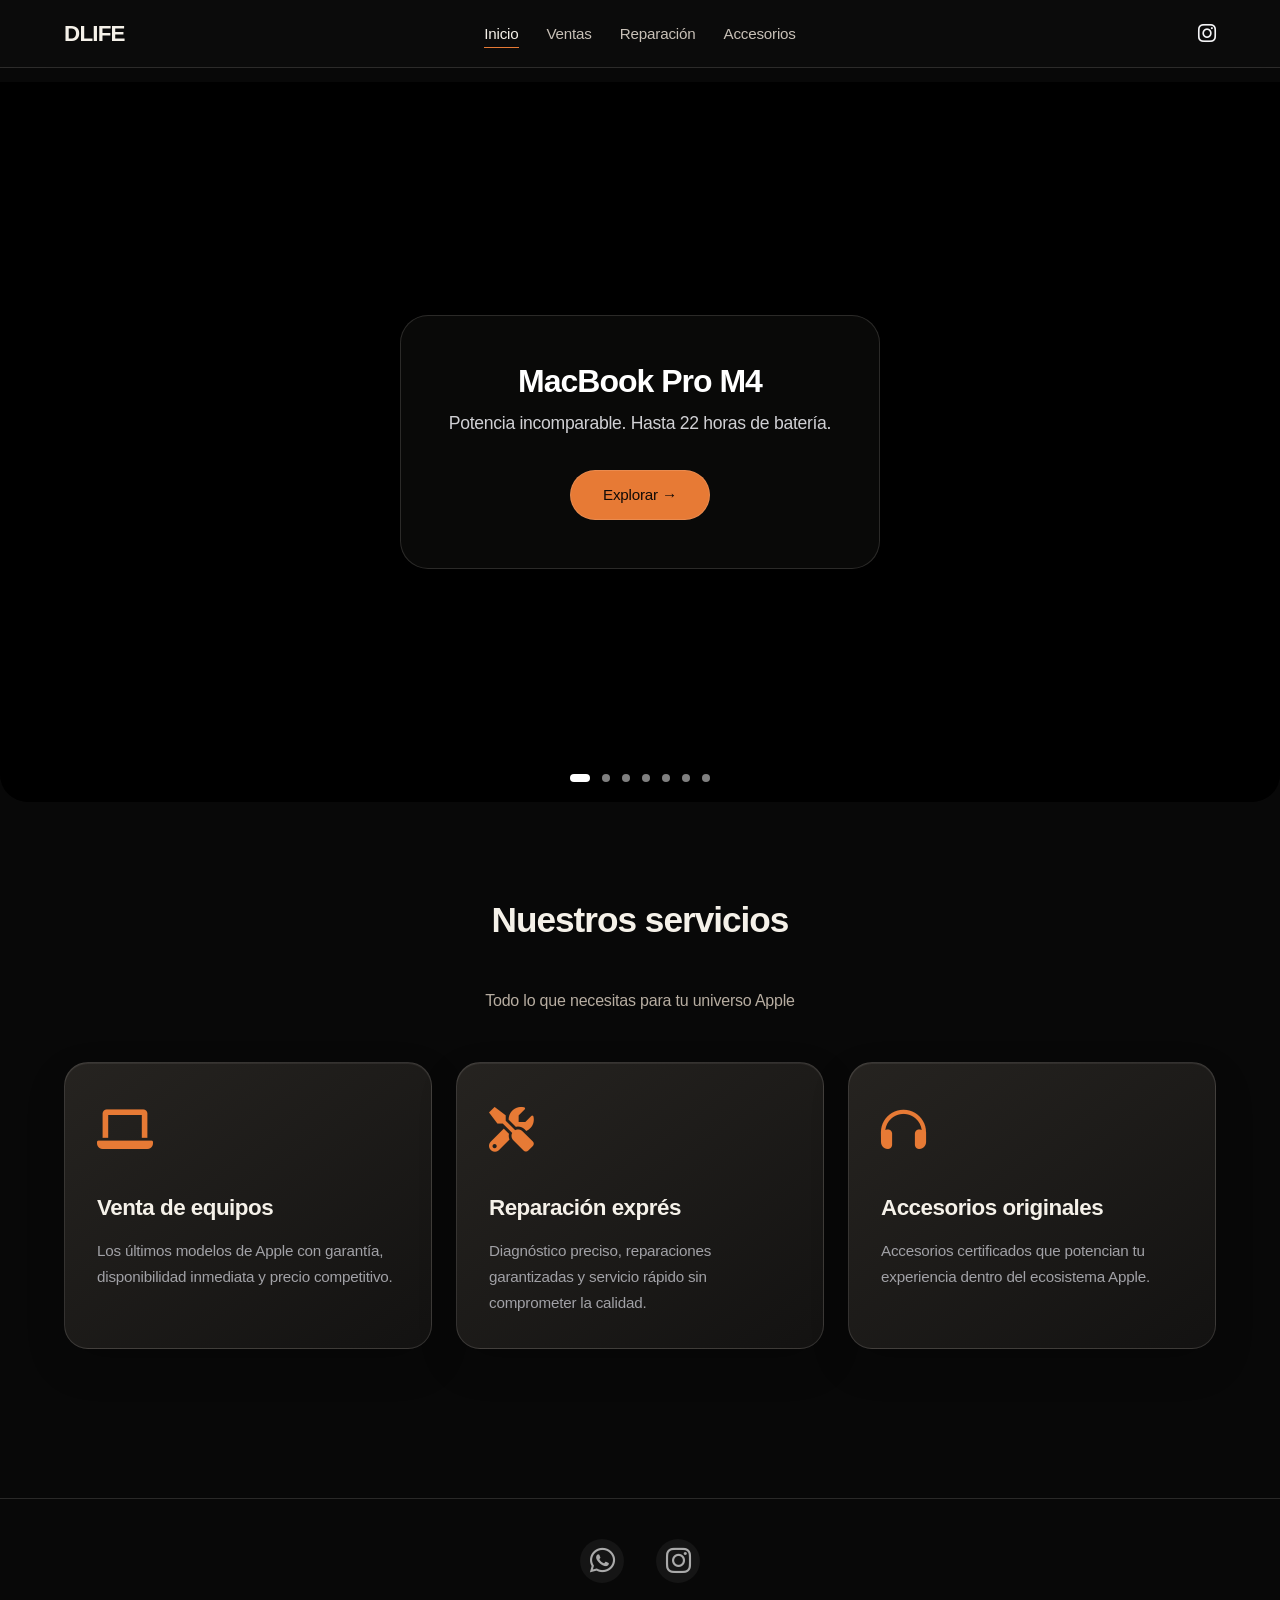
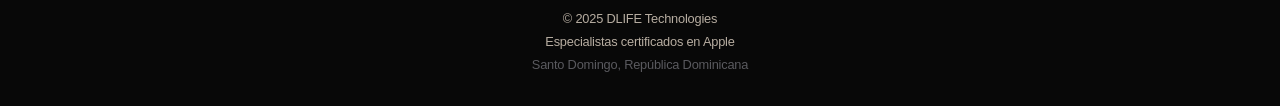
==== commit 1a1c7c99: "Center desktop homepage navigation" ====
--- a/index.html
+++ b/index.html
@@ -361,7 +361,7 @@
   </style>
   <link rel="stylesheet" href="styles.css">
 </head>
-<body>
+<body class="home-page">
   <!-- Velo de revelacion: oculta la pagina hasta la fecha programada -->
   <div id="revealVeil" class="reveal-veil">
     <div class="reveal-content">
--- a/styles.css
+++ b/styles.css
@@ -595,3 +595,16 @@
   .button-group button { min-height:46px; }
 }
 @media(prefers-reduced-motion:reduce) { *,*::before,*::after { scroll-behavior:auto !important; animation-duration:.01ms !important; animation-iteration-count:1 !important; transition-duration:.01ms !important; } }
+
+/* Centrar la navegación de inicio respecto al ancho completo en escritorio. */
+@media (min-width: 769px) {
+  .home-page .navbar {
+    display: grid;
+    grid-template-columns: minmax(0, 1fr) auto minmax(0, 1fr);
+    align-items: center;
+    column-gap: 24px;
+  }
+  .home-page .navbar .logo { justify-self: start; }
+  .home-page .navbar .nav-links { justify-self: center; margin: 0; padding: 0; }
+  .home-page .navbar .nav-icon { justify-self: end; margin-left: 0; }
+}
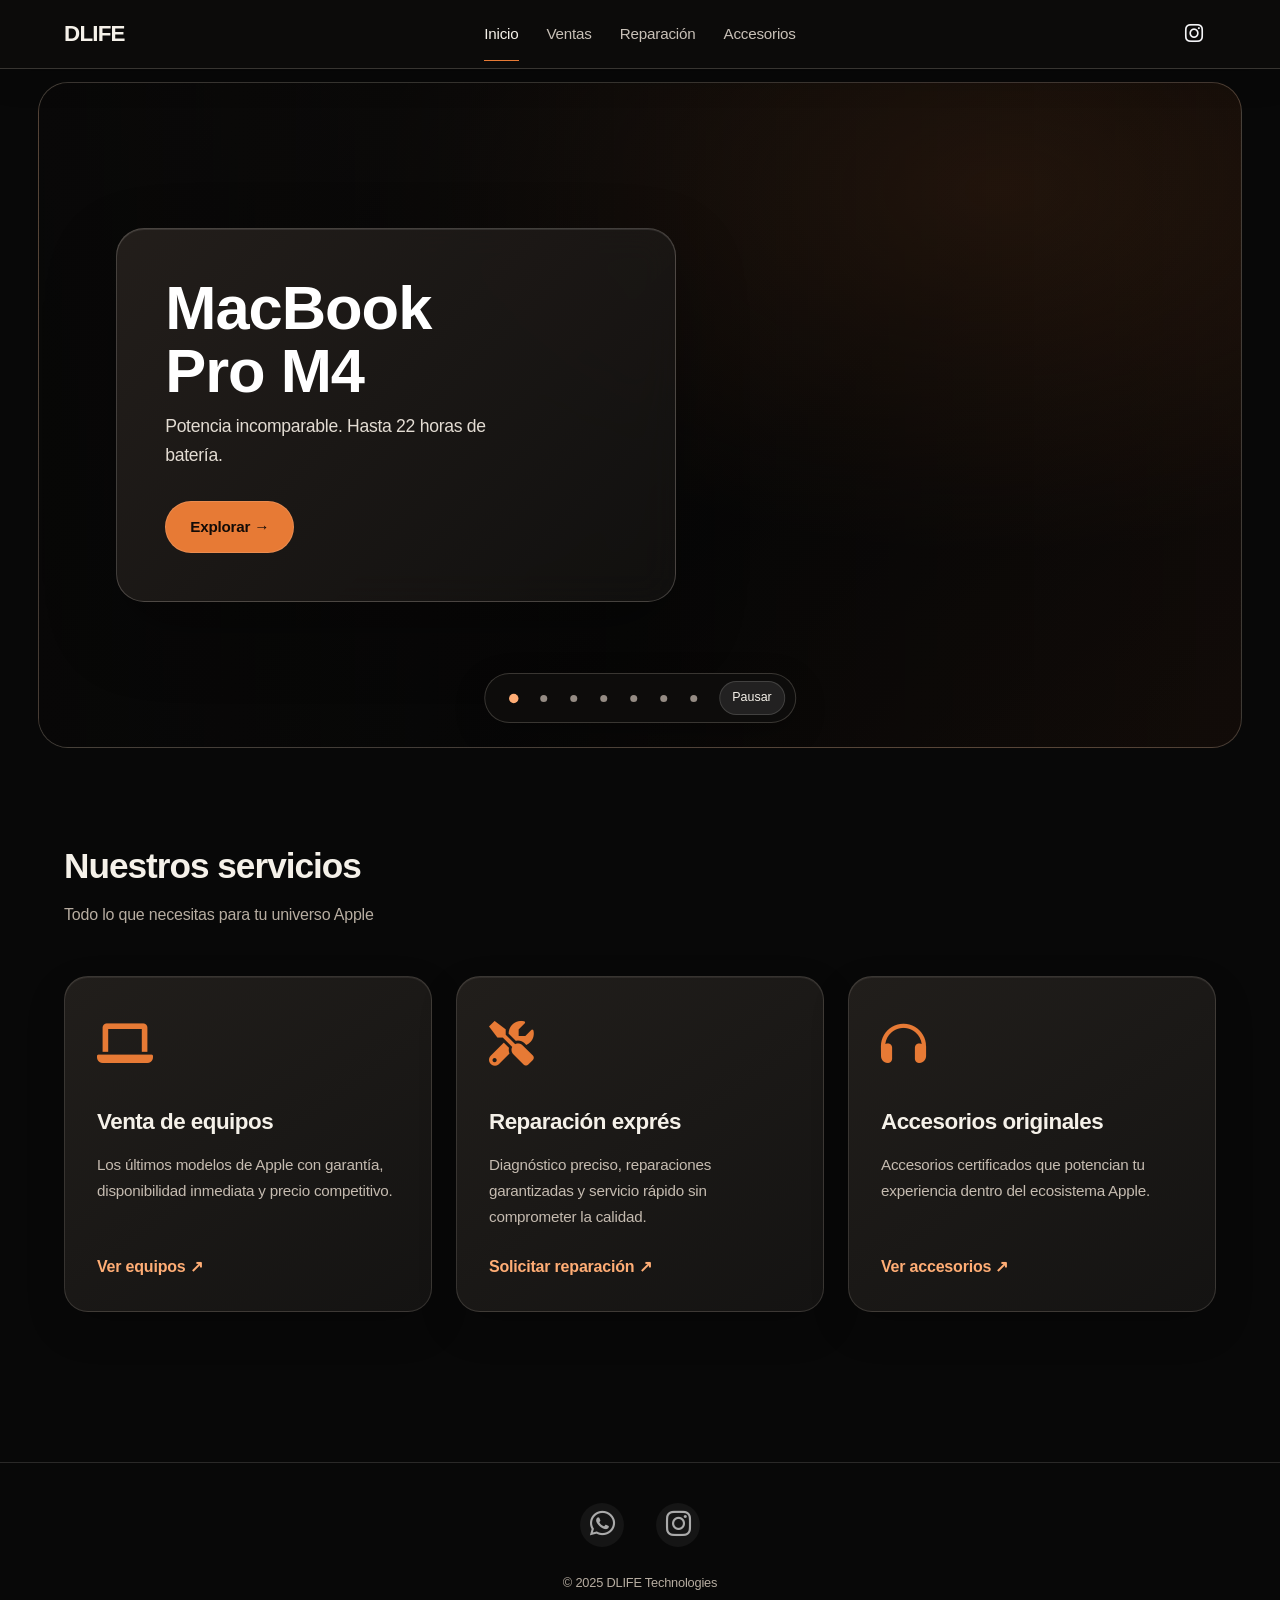
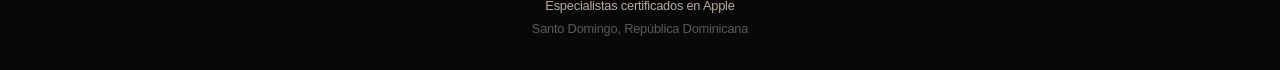
==== commit 8ddc584f: "Refinar diseño cristal y accesibilidad de DLIFE" ====
--- a/index.html
+++ b/index.html
@@ -2,6 +2,7 @@
 <html lang="es">
 <head>
   <meta charset="UTF-8">
+  <meta name="theme-color" content="#080808">
   <meta name="viewport" content="width=device-width, initial-scale=1.0, viewport-fit=cover">
   <title>DLIFE Technologies | Especialistas Apple</title>
   <link rel="preconnect" href="https://fonts.googleapis.com">
@@ -360,8 +361,11 @@
     }
   </style>
   <link rel="stylesheet" href="styles.css">
+  <link rel="stylesheet" href="design-system.css">
+  <script src="ui.js" defer></script>
 </head>
 <body class="home-page">
+  <a class="skip-link" href="#contenido">Ir al contenido</a>
   <!-- Velo de revelacion: oculta la pagina hasta la fecha programada -->
   <div id="revealVeil" class="reveal-veil">
     <div class="reveal-content">
@@ -410,30 +414,33 @@
         document.getElementById('cdSeconds').textContent = pad(seconds);
       }
 
+      let timer;
       tick();
-      const timer = setInterval(tick, 1000);
+      if (!veil.classList.contains('fade-out')) timer = setInterval(tick, 1000);
     })();
   </script>
 
   <!-- Navigation -->
-  <nav class="navbar">
-    <div class="logo">DLIFE</div>
-    <ul class="nav-links">
-      <li><a href="index.html" class="active">Inicio</a></li>
+  <nav class="navbar" aria-label="Navegación principal">
+    <a class="logo" href="index.html" aria-label="DLIFE, inicio">DLIFE</a>
+    <ul class="nav-links" id="primary-menu">
+      <li><a href="index.html" class="active" aria-current="page">Inicio</a></li>
       <li><a href="ventas.html">Ventas</a></li>
       <li><a href="reparacion.html">Reparación</a></li>
       <li><a href="accesorios.html">Accesorios</a></li>
     </ul>
-    <a href="https://www.instagram.com/dl_technologies01" target="_blank" class="nav-icon" aria-label="Instagram">
+    <a href="https://www.instagram.com/dl_technologies01" target="_blank" rel="noopener noreferrer" class="nav-icon" aria-label="Instagram">
       <i class="fab fa-instagram"></i>
     </a>
-    <button class="menu-toggle" aria-label="Menu" aria-expanded="false">☰</button>
+    <button type="button" class="menu-toggle" aria-label="Abrir menú de navegación" aria-expanded="false" aria-controls="primary-menu">☰</button>
   </nav>
 
+  <main id="contenido">
+  <h1 class="sr-only">DLIFE Technologies: equipos, reparaciones y accesorios</h1>
   <!-- Hero Slider -->
-  <div class="hero-slider">
+  <section class="hero-slider" role="region" aria-roledescription="carrusel" aria-label="Productos destacados">
     <!-- Slide 1: MacBook Pro M4 -->
-    <div class="slide active" style="background-image: linear-gradient(135deg, rgba(0,0,0,0.35), rgba(0,0,0,0.35)), url('https://i.imgur.com/uhLEMsQ.jpeg');">
+    <div class="slide active" role="group" aria-label="1 de 7" aria-hidden="false" style="background-image: linear-gradient(135deg, rgba(0,0,0,0.35), rgba(0,0,0,0.35)), url('https://i.imgur.com/uhLEMsQ.jpeg');">
       <div class="slide-content">
         <h2>MacBook Pro M4</h2>
         <p>Potencia incomparable. Hasta 22 horas de batería.</p>
@@ -441,7 +448,7 @@
       </div>
     </div>
     <!-- Slide 2: MacBook Air M4 -->
-    <div class="slide" style="background-image: linear-gradient(135deg, rgba(0,0,0,0.35), rgba(0,0,0,0.35)), url('https://i.imgur.com/z0XkEtS.png');">
+    <div class="slide" role="group" aria-label="2 de 7" aria-hidden="true" inert style="background-image: linear-gradient(135deg, rgba(0,0,0,0.35), rgba(0,0,0,0.35)), url('https://i.imgur.com/z0XkEtS.png');">
       <div class="slide-content">
         <h2>MacBook Air M4</h2>
         <p>Ultraligero y extraordinariamente capaz.</p>
@@ -449,7 +456,7 @@
       </div>
     </div>
     <!-- Slide 3: Accesorios -->
-    <div class="slide" style="background-image: linear-gradient(135deg, rgba(0,0,0,0.35), rgba(0,0,0,0.35)), url('https://i.imgur.com/5F5zoWi.jpeg');">
+    <div class="slide" role="group" aria-label="3 de 7" aria-hidden="true" inert style="background-image: linear-gradient(135deg, rgba(0,0,0,0.35), rgba(0,0,0,0.35)), url('https://i.imgur.com/5F5zoWi.jpeg');">
       <div class="slide-content">
         <h2>Accesorios Certificados</h2>
         <p>Amplifica tu experiencia con lo mejor del ecosistema Apple.</p>
@@ -457,7 +464,7 @@
       </div>
     </div>
     <!-- Slide 4: Adaptador 35W -->
-    <div class="slide" style="background-image: linear-gradient(135deg, rgba(0,0,0,0.35), rgba(0,0,0,0.35)), url('https://i.imgur.com/EampaUu.jpeg');">
+    <div class="slide" role="group" aria-label="4 de 7" aria-hidden="true" inert style="background-image: linear-gradient(135deg, rgba(0,0,0,0.35), rgba(0,0,0,0.35)), url('https://i.imgur.com/EampaUu.jpeg');">
       <div class="slide-content">
         <h2>Adaptador 35W Dual USB-C</h2>
         <p>Carga potente en un tamaño compacto.</p>
@@ -465,7 +472,7 @@
       </div>
     </div>
     <!-- Slide 5: Belkin UltraCharge -->
-    <div class="slide" style="background-image: linear-gradient(135deg, rgba(0,0,0,0.35), rgba(0,0,0,0.35)), url('https://i.imgur.com/pjwcpVF.jpeg');">
+    <div class="slide" role="group" aria-label="5 de 7" aria-hidden="true" inert style="background-image: linear-gradient(135deg, rgba(0,0,0,0.35), rgba(0,0,0,0.35)), url('https://i.imgur.com/pjwcpVF.jpeg');">
       <div class="slide-content">
         <h2>Belkin UltraCharge Pro</h2>
         <p>Carga magnética convertible para tu espacio.</p>
@@ -473,7 +480,7 @@
       </div>
     </div>
     <!-- Slide 6: AirTag 4 pack -->
-    <div class="slide" style="background-image: linear-gradient(135deg, rgba(0,0,0,0.35), rgba(0,0,0,0.35)), url('https://i.imgur.com/Zx3verj.jpeg');">
+    <div class="slide" role="group" aria-label="6 de 7" aria-hidden="true" inert style="background-image: linear-gradient(135deg, rgba(0,0,0,0.35), rgba(0,0,0,0.35)), url('https://i.imgur.com/Zx3verj.jpeg');">
       <div class="slide-content">
         <h2>AirTag 4 pack</h2>
         <p>Localiza tus objetos en la red Encontrar.</p>
@@ -481,7 +488,7 @@
       </div>
     </div>
     <!-- Slide 7: Aqara Smart Lock -->
-    <div class="slide" style="background-image: linear-gradient(135deg, rgba(0,0,0,0.35), rgba(0,0,0,0.35)), url('https://i.imgur.com/AIJN8cU.jpeg');">
+    <div class="slide" role="group" aria-label="7 de 7" aria-hidden="true" inert style="background-image: linear-gradient(135deg, rgba(0,0,0,0.35), rgba(0,0,0,0.35)), url('https://i.imgur.com/AIJN8cU.jpeg');">
       <div class="slide-content">
         <h2>Aqara Smart Lock U400</h2>
         <p>Seguridad inteligente compatible con HomeKit.</p>
@@ -489,8 +496,11 @@
       </div>
     </div>
     <!-- Slider Dots -->
-    <div class="slider-dots" id="sliderDots"></div>
-  </div>
+    <div class="slider-controls">
+      <div class="slider-dots" id="sliderDots" aria-label="Seleccionar producto destacado"></div>
+      <button type="button" class="slider-toggle" aria-label="Pausar carrusel">Pausar</button>
+    </div>
+  </section>
 
   <!-- Services Section -->
   <section class="services">
@@ -501,19 +511,24 @@
         <div class="card-icon"><i class="fas fa-laptop"></i></div>
         <h3>Venta de equipos</h3>
         <p>Los últimos modelos de Apple con garantía, disponibilidad inmediata y precio competitivo.</p>
+        <a class="card-link" href="ventas.html">Ver equipos <span aria-hidden="true">↗</span></a>
       </div>
       <div class="card">
         <div class="card-icon"><i class="fas fa-tools"></i></div>
         <h3>Reparación exprés</h3>
         <p>Diagnóstico preciso, reparaciones garantizadas y servicio rápido sin comprometer la calidad.</p>
+        <a class="card-link" href="reparacion.html">Solicitar reparación <span aria-hidden="true">↗</span></a>
       </div>
       <div class="card">
         <div class="card-icon"><i class="fas fa-headphones"></i></div>
         <h3>Accesorios originales</h3>
         <p>Accesorios certificados que potencian tu experiencia dentro del ecosistema Apple.</p>
+        <a class="card-link" href="accesorios.html">Ver accesorios <span aria-hidden="true">↗</span></a>
       </div>
     </div>
   </section>
+
+  </main>
 
   <!-- Footer -->
   <footer class="apple-footer">
@@ -532,75 +547,6 @@
     </div>
   </footer>
 
-  <script>
-    // Hamburger Menu
-    const menuBtn = document.querySelector('.menu-toggle');
-    const navLinks = document.querySelector('.nav-links');
-    
-    if (menuBtn && navLinks) {
-      menuBtn.addEventListener('click', () => {
-        navLinks.classList.toggle('active');
-        menuBtn.setAttribute('aria-expanded', navLinks.classList.contains('active'));
-      });
-      
-      document.querySelectorAll('.nav-links a').forEach(link => {
-        link.addEventListener('click', () => {
-          navLinks.classList.remove('active');
-          menuBtn.setAttribute('aria-expanded', 'false');
-        });
-      });
-      
-      document.addEventListener('click', (e) => {
-        if (!navLinks.contains(e.target) && !menuBtn.contains(e.target)) {
-          navLinks.classList.remove('active');
-          menuBtn.setAttribute('aria-expanded', 'false');
-        }
-      });
-    }
-
-    // Slider Logic
-    const slides = document.querySelectorAll('.slide');
-    const dotsContainer = document.getElementById('sliderDots');
-    
-    if (slides.length && dotsContainer) {
-      let current = 0;
-      let interval;
-      const dots = [];
-      
-      // Create dots
-      slides.forEach((_, idx) => {
-        const dot = document.createElement('div');
-        dot.classList.add('dot');
-        if (idx === 0) dot.classList.add('active');
-        dot.addEventListener('click', () => goToSlide(idx));
-        dotsContainer.appendChild(dot);
-        dots.push(dot);
-      });
-      
-      function goToSlide(index) {
-        slides.forEach((slide, i) => {
-          slide.classList.toggle('active', i === index);
-          if (dots[i]) dots[i].classList.toggle('active', i === index);
-        });
-        current = index;
-        resetInterval();
-      }
-      
-      function nextSlide() {
-        goToSlide((current + 1) % slides.length);
-      }
-      
-      function resetInterval() {
-        clearInterval(interval);
-        interval = setInterval(nextSlide, 6000);
-      }
-      
-      // Pause on hover
-      document.querySelector('.hero-slider').addEventListener('mouseenter', () => clearInterval(interval));
-      document.querySelector('.hero-slider').addEventListener('mouseleave', resetInterval);
-      
-      resetInterval();
-    }
-  </script>
+
 </body>
 </html>
--- a/design-system.css
+++ b/design-system.css
@@ -0,0 +1,226 @@
+/* DLIFE: capa compartida de navegación, materiales y accesibilidad. */
+:root {
+  --dl-surface: #11100f;
+  --dl-surface-raised: #1c1a18;
+  --dl-glass-border: rgba(255, 241, 224, .18);
+  --dl-focus: #ffb174;
+  --dl-text-soft: #c5bbb0;
+}
+
+:where(a, button, input, select, textarea):focus-visible {
+  outline: 3px solid var(--dl-focus) !important;
+  outline-offset: 4px;
+}
+.skip-link {
+  position: fixed;
+  top: 12px;
+  left: 12px;
+  z-index: 10000;
+  padding: 10px 16px;
+  border-radius: 12px;
+  background: #f5f1e9;
+  color: #120b07;
+  transform: translateY(-180%);
+}
+.skip-link:focus { transform: translateY(0); }
+.sr-only {
+  position: absolute;
+  width: 1px;
+  height: 1px;
+  padding: 0;
+  margin: -1px;
+  overflow: hidden;
+  clip: rect(0, 0, 0, 0);
+  white-space: nowrap;
+  border: 0;
+}
+
+.navbar {
+  background: rgba(14, 13, 12, .91) !important;
+  border-bottom: 1px solid var(--dl-glass-border) !important;
+  box-shadow: 0 8px 32px rgba(0, 0, 0, .2);
+}
+.navbar .logo { text-decoration: none; white-space: nowrap; }
+.navbar .nav-links a { display: inline-block; padding: 9px 0; }
+.navbar .nav-links a[aria-current="page"] { color: var(--dl-ivory) !important; }
+.navbar .nav-icon { display: inline-flex; align-items: center; justify-content: center; min-width: 44px; min-height: 44px; text-decoration: none; }
+.navbar .menu-toggle { align-items: center; justify-content: center; width: 44px; height: 44px; padding: 0; line-height: 1; }
+
+@media (min-width: 769px) {
+  .navbar {
+    display: grid;
+    grid-template-columns: minmax(0, 1fr) auto minmax(0, 1fr);
+    align-items: center;
+    column-gap: 24px;
+  }
+  .navbar .logo { justify-self: start; }
+  .navbar .nav-links { justify-self: center; margin: 0; padding: 0; }
+  .navbar .nav-icon { justify-self: end; margin: 0; }
+}
+
+/* Los paneles del catálogo son sólidos: el desenfoque se reserva para la navegación y el contenido destacado. */
+.card, .product-card, .product-visual, .product-controls, .accessory-card, .carousel-item,
+.glass-card, .form-card, .stat-card, .chart-controls, .chart-container, .table-wrapper, .preview-card {
+  backdrop-filter: none;
+  -webkit-backdrop-filter: none;
+}
+
+.home-page .hero-slider {
+  width: calc(100% - 2 * clamp(16px, 3vw, 48px));
+  height: min(74vh, 720px);
+  min-height: 550px;
+  margin: 0 auto !important;
+  overflow: hidden;
+  border: 1px solid var(--dl-glass-border);
+  border-radius: 30px;
+  background: radial-gradient(ellipse at 80% 16%, rgba(231, 122, 53, .24), transparent 46%),
+    linear-gradient(135deg, #1f1915 0%, #0c0b0a 60%, #20140e 100%);
+}
+.home-page .slide {
+  justify-content: flex-start;
+  text-align: left;
+  background-position: center;
+}
+.home-page .slide::before {
+  background: linear-gradient(90deg, rgba(7, 7, 7, .85), rgba(7, 7, 7, .35) 58%, rgba(7, 7, 7, .16));
+}
+.home-page .slide-content {
+  width: min(560px, calc(100% - 96px));
+  max-width: 560px;
+  margin: 0 clamp(28px, 6vw, 88px);
+  padding: clamp(28px, 4vw, 48px);
+  border: 1px solid rgba(255, 245, 233, .2);
+  border-radius: 28px;
+  background: linear-gradient(135deg, rgba(42, 36, 32, .80), rgba(18, 17, 16, .86));
+  box-shadow: inset 0 1px 0 rgba(255, 255, 255, .1), 0 28px 70px rgba(0, 0, 0, .28);
+  backdrop-filter: blur(18px) saturate(125%);
+  -webkit-backdrop-filter: blur(18px) saturate(125%);
+}
+.home-page .slide-content h2 { font-size: clamp(2.4rem, 4.8vw, 4.4rem); line-height: 1.02; text-wrap: balance; }
+.home-page .slide-content p { max-width: 33ch; color: #e3dcd3; }
+.home-page .btn-slide { padding: 13px 24px; font-weight: 650; }
+.home-page .slider-controls {
+  position: absolute;
+  z-index: 30;
+  bottom: 24px;
+  left: 50%;
+  transform: translateX(-50%);
+  display: flex;
+  align-items: center;
+  gap: 12px;
+  padding: 7px 10px 7px 14px;
+  border: 1px solid var(--dl-glass-border);
+  border-radius: 999px;
+  background: rgba(15, 14, 13, .92);
+  box-shadow: 0 10px 30px rgba(0, 0, 0, .25);
+}
+.home-page .slider-dots { position: static; transform: none; display: flex; align-items: center; gap: 2px; }
+.home-page .slider-dots .dot {
+  width: 28px;
+  height: 32px;
+  padding: 0;
+  border: 0 !important;
+  border-radius: 999px;
+  background: transparent !important;
+}
+.home-page .slider-dots .dot::before {
+  content: '';
+  display: block;
+  width: 7px;
+  height: 7px;
+  margin: auto;
+  border-radius: 50%;
+  background: #958c84;
+  transition: background-color .2s ease, transform .2s ease;
+}
+.home-page .slider-dots .dot.active::before { background: #ffad75; transform: scale(1.35); }
+.home-page .slider-toggle {
+  min-height: 34px;
+  padding: 0 12px;
+  color: #f5f1e9 !important;
+  background: rgba(255, 255, 255, .09) !important;
+  border: 1px solid rgba(255, 255, 255, .14) !important;
+  font: inherit;
+  font-size: .78rem;
+  white-space: nowrap;
+}
+.home-page button.slider-toggle:hover { background: rgba(255, 255, 255, .16) !important; }
+.carousel-heading button.carousel-toggle {
+  margin-left: auto;
+  min-height: 36px;
+  padding: 6px 14px;
+  color: #f5f1e9 !important;
+  background: #28221e !important;
+  border: 1px solid var(--dl-glass-border) !important;
+}
+.carousel-heading button.carousel-toggle:hover { background: #3a302a !important; }
+.problems-grid button.problem-chip {
+  color: #f5f1e9 !important;
+  background: #171615 !important;
+  border: 1px solid rgba(245, 241, 233, .2) !important;
+}
+.problems-grid button.problem-chip:hover { background: #302720 !important; }
+.problems-grid button.problem-chip.selected {
+  color: #120b07 !important;
+  background: var(--dl-orange) !important;
+  border-color: var(--dl-orange) !important;
+}
+.problems-grid button.problem-chip.selected i { color: #120b07 !important; }
+.home-page .services { text-align: left; }
+.home-page .services h2 { margin-bottom: .5rem; }
+.home-page .services > p { max-width: 55ch; }
+.home-page .card {
+  display: flex;
+  flex-direction: column;
+  min-height: 260px;
+  background: linear-gradient(145deg, #211e1b, #141312) !important;
+  border-color: rgba(255, 241, 224, .14) !important;
+}
+.home-page .card p { color: var(--dl-text-soft); }
+.home-page .card-link { align-self: flex-start; margin-top: auto; padding-top: 24px; color: #ffad75; font-weight: 600; text-decoration: none; }
+.home-page .card-link:hover { color: #ffd0ad; text-decoration: underline; text-underline-offset: 4px; }
+
+@media (max-width: 768px) {
+  .navbar .menu-toggle { display: inline-flex; }
+  .navbar .nav-icon { display: none; }
+  .navbar .nav-links {
+    position: absolute;
+    top: calc(100% + 8px) !important;
+    left: 16px;
+    right: 16px;
+    width: auto;
+    max-height: calc(100dvh - 96px);
+    overflow-y: auto;
+    align-items: stretch;
+    gap: 2px;
+    padding: 12px !important;
+    border: 1px solid var(--dl-glass-border);
+    border-radius: 18px;
+    background: #191715 !important;
+    box-shadow: 0 18px 35px rgba(0, 0, 0, .45);
+  }
+  .navbar .nav-links a { display: block; padding: 12px 14px; }
+  .navbar .nav-links li a.active::after { display: none; }
+  .home-page .hero-slider { height: 68svh !important; min-height: 520px !important; border-radius: 22px; }
+  .home-page .slide { align-items: center; }
+  .home-page .slide::before { background: linear-gradient(0deg, rgba(7, 7, 7, .76), rgba(7, 7, 7, .24)); }
+  .home-page .slide-content { width: calc(100% - 32px) !important; margin: 0 16px; padding: 27px !important; }
+  .home-page .slide-content h2 { font-size: clamp(2rem, 8vw, 3.2rem); }
+  .home-page .slide-content p { font-size: 1rem; }
+  .home-page .slider-controls { bottom: 18px; }
+  .home-page .services { padding: 64px 24px !important; }
+  .home-page .card { min-height: 230px; }
+}
+
+@media (max-width: 360px) {
+  .home-page .slider-controls { gap: 4px; padding: 6px 8px; }
+  .home-page .slider-dots .dot { width: 22px; }
+  .home-page .slider-toggle { padding: 0 9px; }
+}
+
+@media (prefers-reduced-transparency: reduce) {
+  .navbar, .home-page .slide-content, .home-page .slider-controls { background: #171514 !important; backdrop-filter: none; -webkit-backdrop-filter: none; }
+}
+@supports not ((backdrop-filter: blur(1px)) or (-webkit-backdrop-filter: blur(1px))) {
+  .navbar, .home-page .slide-content { background: #191715 !important; }
+}
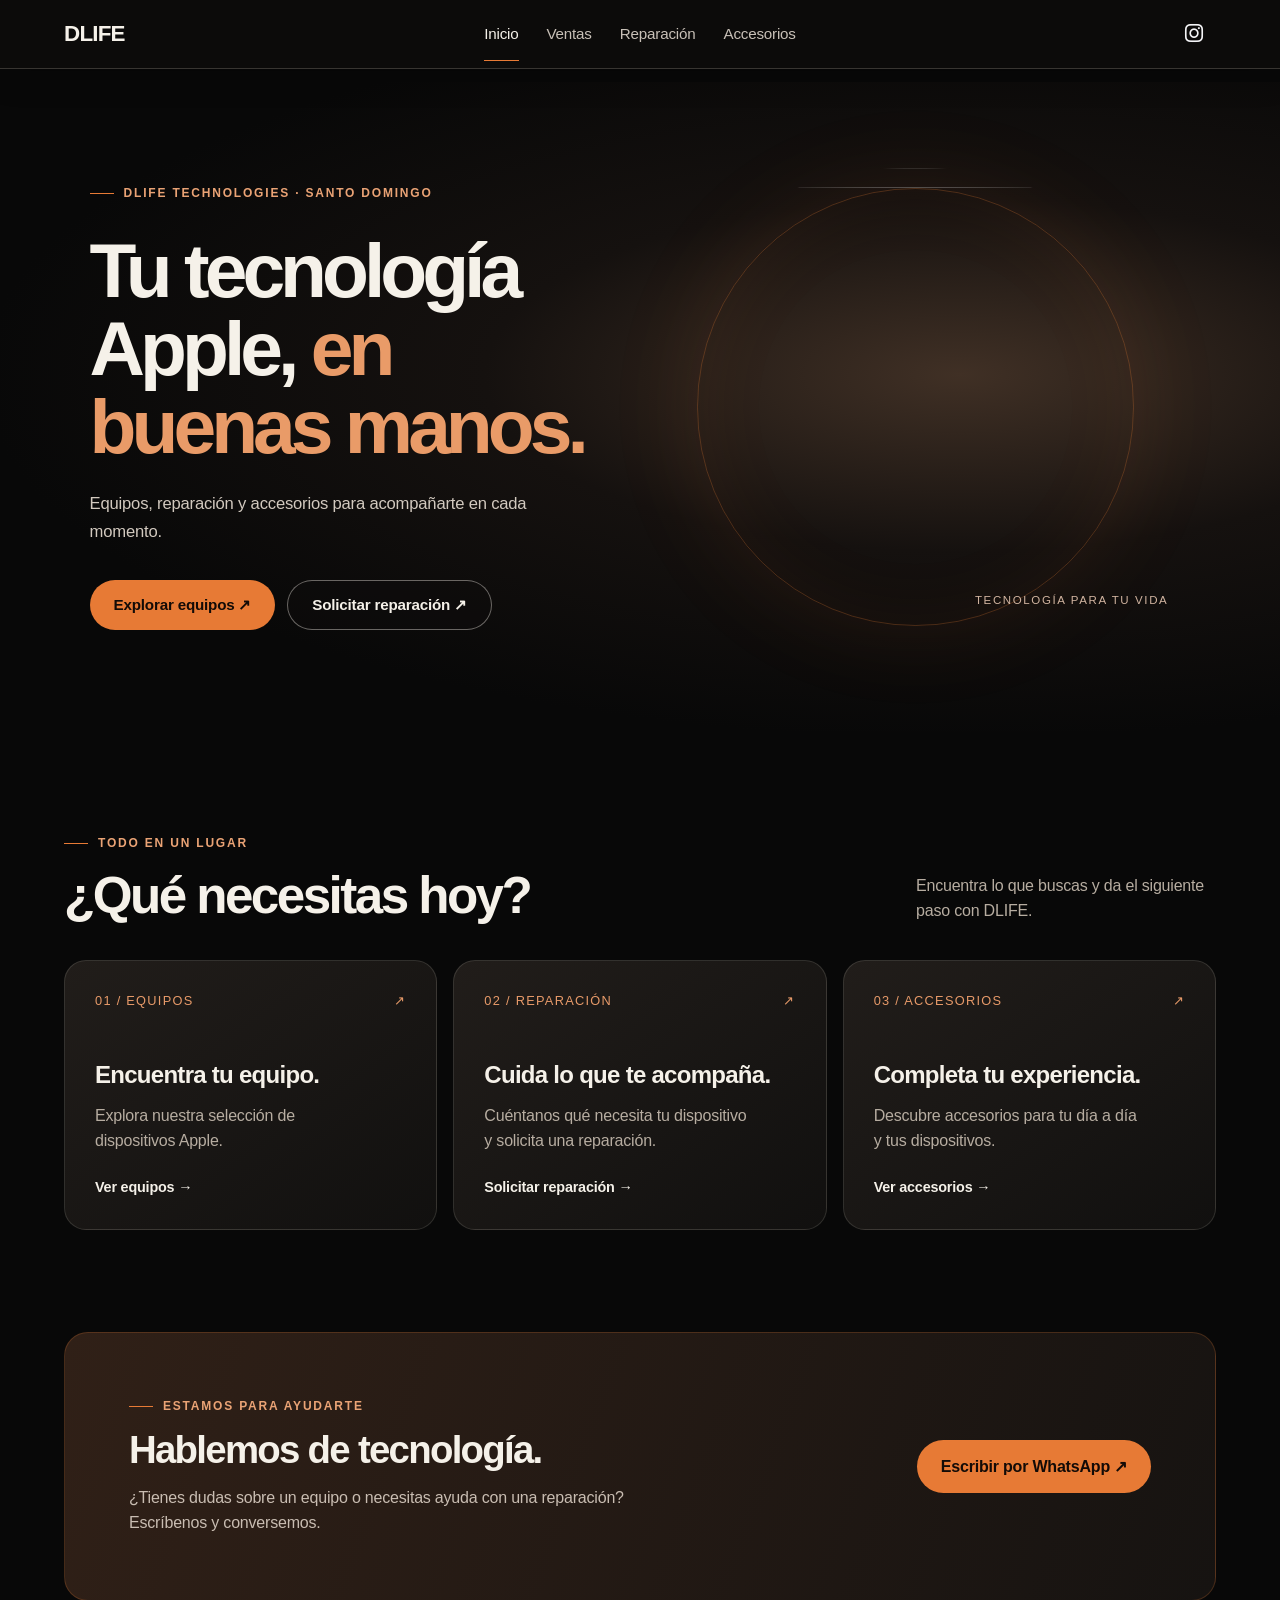
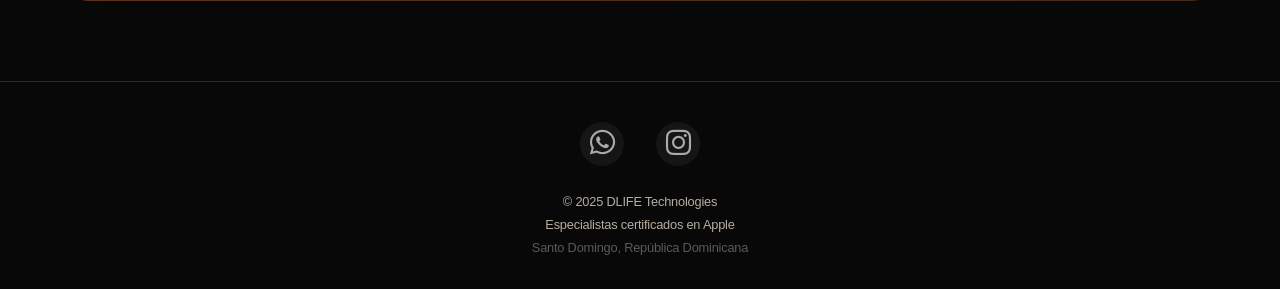
==== commit f80afe33: "Rediseñar inicio de DLIFE en desarrollo" ====
--- a/index.html
+++ b/index.html
@@ -363,63 +363,45 @@
   <link rel="stylesheet" href="styles.css">
   <link rel="stylesheet" href="design-system.css">
   <script src="ui.js" defer></script>
+<style>
+/* Inicio DLIFE */
+.home-page .dl-hero{position:relative;min-height:650px;display:grid;grid-template-columns:1fr 1fr;align-items:center;overflow:hidden;padding:72px clamp(24px,7vw,110px);background:radial-gradient(ellipse at 75% 45%,#403025 0%,#15110f 35%,#080808 72%)}
+.dl-hero-copy{position:relative;z-index:2;max-width:660px}
+.dl-eyebrow{display:flex;align-items:center;gap:10px;color:#eaa375;font-size:.75rem;font-weight:600;letter-spacing:.15em;text-transform:uppercase}
+.dl-eyebrow:before{content:"";width:24px;height:1px;background:#e77a35}
+.home-page .dl-hero h1{font-size:clamp(3rem,6vw,6rem);line-height:1.02;letter-spacing:-.065em;margin:28px 0 24px;font-weight:600}
+.dl-hero h1 span{color:#e99b68}
+.dl-intro{max-width:460px;color:#d2c9bf;font-size:clamp(1rem,1.3vw,1.2rem);line-height:1.7}
+.dl-actions{display:flex;flex-wrap:wrap;gap:12px;margin-top:34px}
+.dl-actions a{display:inline-flex;align-items:center;justify-content:center;min-height:50px;padding:0 24px;border-radius:999px;font-size:.95rem;font-weight:600;transition:transform .2s,background .2s}
+.dl-actions a:hover{transform:translateY(-2px)}
+.dl-actions .dl-primary{background:#e77a35;color:#120b07}
+.dl-actions .dl-secondary{border:1px solid rgba(245,241,233,.4);color:#f5f1e9;background:rgba(15,14,13,.4)}
+.dl-hero-visual{position:relative;height:100%;min-height:430px;display:flex;align-items:center;justify-content:center}
+.dl-hero-visual:before{content:"";position:absolute;width:min(34vw,450px);aspect-ratio:1;border:1px solid rgba(231,122,53,.28);border-radius:50%;box-shadow:0 0 100px rgba(231,122,53,.09),inset 0 0 80px rgba(231,122,53,.06)}
+.dl-hero-visual img{position:relative;width:min(100%,650px);max-height:520px;object-fit:cover;aspect-ratio:1.15;border-radius:48% 48% 36% 36%;mask-image:radial-gradient(ellipse,#000 45%,transparent 75%);-webkit-mask-image:radial-gradient(ellipse,#000 45%,transparent 75%)}
+.dl-visual-label{position:absolute;bottom:10%;right:4%;font-size:.72rem;letter-spacing:.14em;text-transform:uppercase;color:#d1b4a0}
+.dl-paths{max-width:1400px;margin:auto;padding:clamp(64px,8vw,112px) clamp(24px,5vw,72px)}
+.dl-section-head{display:flex;justify-content:space-between;align-items:end;gap:24px;margin-bottom:36px}
+.dl-section-head h2{font-size:clamp(2.2rem,4vw,3.8rem);letter-spacing:-.05em;line-height:1.1;margin-top:14px}
+.dl-section-head p{max-width:300px;color:#b7ada1}
+.dl-grid{display:grid;grid-template-columns:repeat(3,1fr);gap:16px}
+.dl-path{display:flex;flex-direction:column;min-height:270px;padding:30px;border:1px solid rgba(245,241,233,.13);border-radius:22px;background:linear-gradient(145deg,#211d1a,#11100f);transition:transform .25s,border-color .25s}
+.dl-path:hover{transform:translateY(-5px);border-color:rgba(231,122,53,.6)}
+.dl-path-top{display:flex;justify-content:space-between;color:#e79a69;font-size:.8rem;letter-spacing:.1em}
+.dl-path h3{font-size:1.5rem;margin-top:auto;letter-spacing:-.03em}
+.dl-path p{color:#b7ada1;margin:8px 0 22px;max-width:270px}
+.dl-path-link{color:#f5f1e9;font-size:.9rem;font-weight:600}
+.dl-contact{margin:0 clamp(24px,5vw,72px) 80px;padding:clamp(32px,5vw,64px);border-radius:24px;background:linear-gradient(110deg,#302017,#161311);border:1px solid rgba(231,122,53,.22);display:flex;align-items:center;justify-content:space-between;gap:24px}
+.dl-contact h2{font-size:clamp(1.8rem,3vw,3rem);letter-spacing:-.045em;line-height:1.15;margin:12px 0}
+.dl-contact p{color:#c9bdb2;max-width:540px}
+.dl-contact a{flex:none;color:#130b07;background:#e77a35;padding:14px 24px;border-radius:999px;font-weight:600}
+@media(max-width:768px){.home-page .dl-hero{grid-template-columns:1fr;padding:56px 24px 32px;min-height:0}.home-page .dl-hero h1{font-size:clamp(3rem,12vw,4.8rem)}.dl-hero-visual{min-height:260px;height:300px}.dl-hero-visual:before{width:260px}.dl-hero-visual img{height:300px;width:100%}.dl-section-head{display:block}.dl-section-head p{margin-top:16px}.dl-grid{grid-template-columns:1fr}.dl-path{min-height:220px}.dl-contact{flex-direction:column;align-items:flex-start}}
+@media(prefers-reduced-motion:reduce){.dl-path,.dl-actions a{transition:none}}
+</style>
 </head>
 <body class="home-page">
   <a class="skip-link" href="#contenido">Ir al contenido</a>
-  <!-- Velo de revelacion: oculta la pagina hasta la fecha programada -->
-  <div id="revealVeil" class="reveal-veil">
-    <div class="reveal-content">
-      <div class="reveal-logo">DLIFE</div>
-      <div class="reveal-pulse"></div>
-      <h1 class="reveal-title">Ya viene.</h1>
-      <p class="reveal-subtitle">Ya está llegando a ti en breve.</p>
-      <div class="reveal-countdown">
-        <div class="countdown-unit"><span id="cdDays">00</span><label>Días</label></div>
-        <div class="countdown-unit"><span id="cdHours">00</span><label>Horas</label></div>
-        <div class="countdown-unit"><span id="cdMinutes">00</span><label>Min</label></div>
-        <div class="countdown-unit"><span id="cdSeconds">00</span><label>Seg</label></div>
-      </div>
-    </div>
-  </div>
-  <script>
-    (function() {
-      // Fecha de revelacion: 26 de junio de 2026, 8:26 PM (hora Republica Dominicana, UTC-4)
-      const revealDate = new Date('2026-06-26T20:26:00-04:00').getTime();
-      const veil = document.getElementById('revealVeil');
-      if (!veil) return;
-
-      function pad(n) { return String(n).padStart(2, '0'); }
-
-      function tick() {
-        const now = Date.now();
-        const diff = revealDate - now;
-
-        if (diff <= 0) {
-          veil.classList.add('fade-out');
-          document.body.classList.remove('veiled');
-          clearInterval(timer);
-          setTimeout(() => veil.remove(), 900);
-          return;
-        }
-
-        document.body.classList.add('veiled');
-        const days = Math.floor(diff / 86400000);
-        const hours = Math.floor((diff % 86400000) / 3600000);
-        const minutes = Math.floor((diff % 3600000) / 60000);
-        const seconds = Math.floor((diff % 60000) / 1000);
-
-        document.getElementById('cdDays').textContent = pad(days);
-        document.getElementById('cdHours').textContent = pad(hours);
-        document.getElementById('cdMinutes').textContent = pad(minutes);
-        document.getElementById('cdSeconds').textContent = pad(seconds);
-      }
-
-      let timer;
-      tick();
-      if (!veil.classList.contains('fade-out')) timer = setInterval(tick, 1000);
-    })();
-  </script>
-
   <!-- Navigation -->
   <nav class="navbar" aria-label="Navegación principal">
     <a class="logo" href="index.html" aria-label="DLIFE, inicio">DLIFE</a>
@@ -436,98 +418,45 @@
   </nav>
 
   <main id="contenido">
-  <h1 class="sr-only">DLIFE Technologies: equipos, reparaciones y accesorios</h1>
-  <!-- Hero Slider -->
-  <section class="hero-slider" role="region" aria-roledescription="carrusel" aria-label="Productos destacados">
-    <!-- Slide 1: MacBook Pro M4 -->
-    <div class="slide active" role="group" aria-label="1 de 7" aria-hidden="false" style="background-image: linear-gradient(135deg, rgba(0,0,0,0.35), rgba(0,0,0,0.35)), url('https://i.imgur.com/uhLEMsQ.jpeg');">
-      <div class="slide-content">
-        <h2>MacBook Pro M4</h2>
-        <p>Potencia incomparable. Hasta 22 horas de batería.</p>
-        <a href="ventas.html" class="btn-slide">Explorar →</a>
+    <section class="dl-hero">
+      <div class="dl-hero-copy">
+        <div class="dl-eyebrow">DLIFE Technologies · Santo Domingo</div>
+        <h1>Tu tecnología Apple, <span>en buenas manos.</span></h1>
+        <p class="dl-intro">Equipos, reparación y accesorios para acompañarte en cada momento.</p>
+        <div class="dl-actions">
+          <a class="dl-primary" href="ventas.html">Explorar equipos <span aria-hidden="true">&nbsp;↗</span></a>
+          <a class="dl-secondary" href="reparacion.html">Solicitar reparación <span aria-hidden="true">&nbsp;↗</span></a>
+        </div>
       </div>
-    </div>
-    <!-- Slide 2: MacBook Air M4 -->
-    <div class="slide" role="group" aria-label="2 de 7" aria-hidden="true" inert style="background-image: linear-gradient(135deg, rgba(0,0,0,0.35), rgba(0,0,0,0.35)), url('https://i.imgur.com/z0XkEtS.png');">
-      <div class="slide-content">
-        <h2>MacBook Air M4</h2>
-        <p>Ultraligero y extraordinariamente capaz.</p>
-        <a href="ventas.html" class="btn-slide">Ver modelos →</a>
+      <div class="dl-hero-visual" aria-hidden="true">
+        <img src="https://i.imgur.com/uhLEMsQ.jpeg" alt="" fetchpriority="high">
+        <span class="dl-visual-label">Tecnología para tu vida</span>
       </div>
-    </div>
-    <!-- Slide 3: Accesorios -->
-    <div class="slide" role="group" aria-label="3 de 7" aria-hidden="true" inert style="background-image: linear-gradient(135deg, rgba(0,0,0,0.35), rgba(0,0,0,0.35)), url('https://i.imgur.com/5F5zoWi.jpeg');">
-      <div class="slide-content">
-        <h2>Accesorios Certificados</h2>
-        <p>Amplifica tu experiencia con lo mejor del ecosistema Apple.</p>
-        <a href="accesorios.html" class="btn-slide">Descubrir →</a>
+    </section>
+    <section class="dl-paths" aria-labelledby="paths-title">
+      <div class="dl-section-head">
+        <div><div class="dl-eyebrow">Todo en un lugar</div><h2 id="paths-title">¿Qué necesitas hoy?</h2></div>
+        <p>Encuentra lo que buscas y da el siguiente paso con DLIFE.</p>
       </div>
-    </div>
-    <!-- Slide 4: Adaptador 35W -->
-    <div class="slide" role="group" aria-label="4 de 7" aria-hidden="true" inert style="background-image: linear-gradient(135deg, rgba(0,0,0,0.35), rgba(0,0,0,0.35)), url('https://i.imgur.com/EampaUu.jpeg');">
-      <div class="slide-content">
-        <h2>Adaptador 35W Dual USB-C</h2>
-        <p>Carga potente en un tamaño compacto.</p>
-        <a href="accesorios.html" class="btn-slide">Conocer más →</a>
+      <div class="dl-grid">
+        <a class="dl-path" href="ventas.html">
+          <div class="dl-path-top"><span>01 / EQUIPOS</span><span aria-hidden="true">↗</span></div>
+          <h3>Encuentra tu equipo.</h3><p>Explora nuestra selección de dispositivos Apple.</p><span class="dl-path-link">Ver equipos →</span>
+        </a>
+        <a class="dl-path" href="reparacion.html">
+          <div class="dl-path-top"><span>02 / REPARACIÓN</span><span aria-hidden="true">↗</span></div>
+          <h3>Cuida lo que te acompaña.</h3><p>Cuéntanos qué necesita tu dispositivo y solicita una reparación.</p><span class="dl-path-link">Solicitar reparación →</span>
+        </a>
+        <a class="dl-path" href="accesorios.html">
+          <div class="dl-path-top"><span>03 / ACCESORIOS</span><span aria-hidden="true">↗</span></div>
+          <h3>Completa tu experiencia.</h3><p>Descubre accesorios para tu día a día y tus dispositivos.</p><span class="dl-path-link">Ver accesorios →</span>
+        </a>
       </div>
-    </div>
-    <!-- Slide 5: Belkin UltraCharge -->
-    <div class="slide" role="group" aria-label="5 de 7" aria-hidden="true" inert style="background-image: linear-gradient(135deg, rgba(0,0,0,0.35), rgba(0,0,0,0.35)), url('https://i.imgur.com/pjwcpVF.jpeg');">
-      <div class="slide-content">
-        <h2>Belkin UltraCharge Pro</h2>
-        <p>Carga magnética convertible para tu espacio.</p>
-        <a href="accesorios.html" class="btn-slide">Ver detalle →</a>
-      </div>
-    </div>
-    <!-- Slide 6: AirTag 4 pack -->
-    <div class="slide" role="group" aria-label="6 de 7" aria-hidden="true" inert style="background-image: linear-gradient(135deg, rgba(0,0,0,0.35), rgba(0,0,0,0.35)), url('https://i.imgur.com/Zx3verj.jpeg');">
-      <div class="slide-content">
-        <h2>AirTag 4 pack</h2>
-        <p>Localiza tus objetos en la red Encontrar.</p>
-        <a href="accesorios.html" class="btn-slide">Comprar →</a>
-      </div>
-    </div>
-    <!-- Slide 7: Aqara Smart Lock -->
-    <div class="slide" role="group" aria-label="7 de 7" aria-hidden="true" inert style="background-image: linear-gradient(135deg, rgba(0,0,0,0.35), rgba(0,0,0,0.35)), url('https://i.imgur.com/AIJN8cU.jpeg');">
-      <div class="slide-content">
-        <h2>Aqara Smart Lock U400</h2>
-        <p>Seguridad inteligente compatible con HomeKit.</p>
-        <a href="accesorios.html" class="btn-slide">Explorar →</a>
-      </div>
-    </div>
-    <!-- Slider Dots -->
-    <div class="slider-controls">
-      <div class="slider-dots" id="sliderDots" aria-label="Seleccionar producto destacado"></div>
-      <button type="button" class="slider-toggle" aria-label="Pausar carrusel">Pausar</button>
-    </div>
-  </section>
-
-  <!-- Services Section -->
-  <section class="services">
-    <h2>Nuestros servicios</h2>
-    <p>Todo lo que necesitas para tu universo Apple</p>
-    <div class="cards">
-      <div class="card">
-        <div class="card-icon"><i class="fas fa-laptop"></i></div>
-        <h3>Venta de equipos</h3>
-        <p>Los últimos modelos de Apple con garantía, disponibilidad inmediata y precio competitivo.</p>
-        <a class="card-link" href="ventas.html">Ver equipos <span aria-hidden="true">↗</span></a>
-      </div>
-      <div class="card">
-        <div class="card-icon"><i class="fas fa-tools"></i></div>
-        <h3>Reparación exprés</h3>
-        <p>Diagnóstico preciso, reparaciones garantizadas y servicio rápido sin comprometer la calidad.</p>
-        <a class="card-link" href="reparacion.html">Solicitar reparación <span aria-hidden="true">↗</span></a>
-      </div>
-      <div class="card">
-        <div class="card-icon"><i class="fas fa-headphones"></i></div>
-        <h3>Accesorios originales</h3>
-        <p>Accesorios certificados que potencian tu experiencia dentro del ecosistema Apple.</p>
-        <a class="card-link" href="accesorios.html">Ver accesorios <span aria-hidden="true">↗</span></a>
-      </div>
-    </div>
-  </section>
-
+    </section>
+    <section class="dl-contact" aria-labelledby="contact-title">
+      <div><div class="dl-eyebrow">Estamos para ayudarte</div><h2 id="contact-title">Hablemos de tecnología.</h2><p>¿Tienes dudas sobre un equipo o necesitas ayuda con una reparación? Escríbenos y conversemos.</p></div>
+      <a href="https://wa.me/18292890243" target="_blank" rel="noopener noreferrer">Escribir por WhatsApp ↗</a>
+    </section>
   </main>
 
   <!-- Footer -->
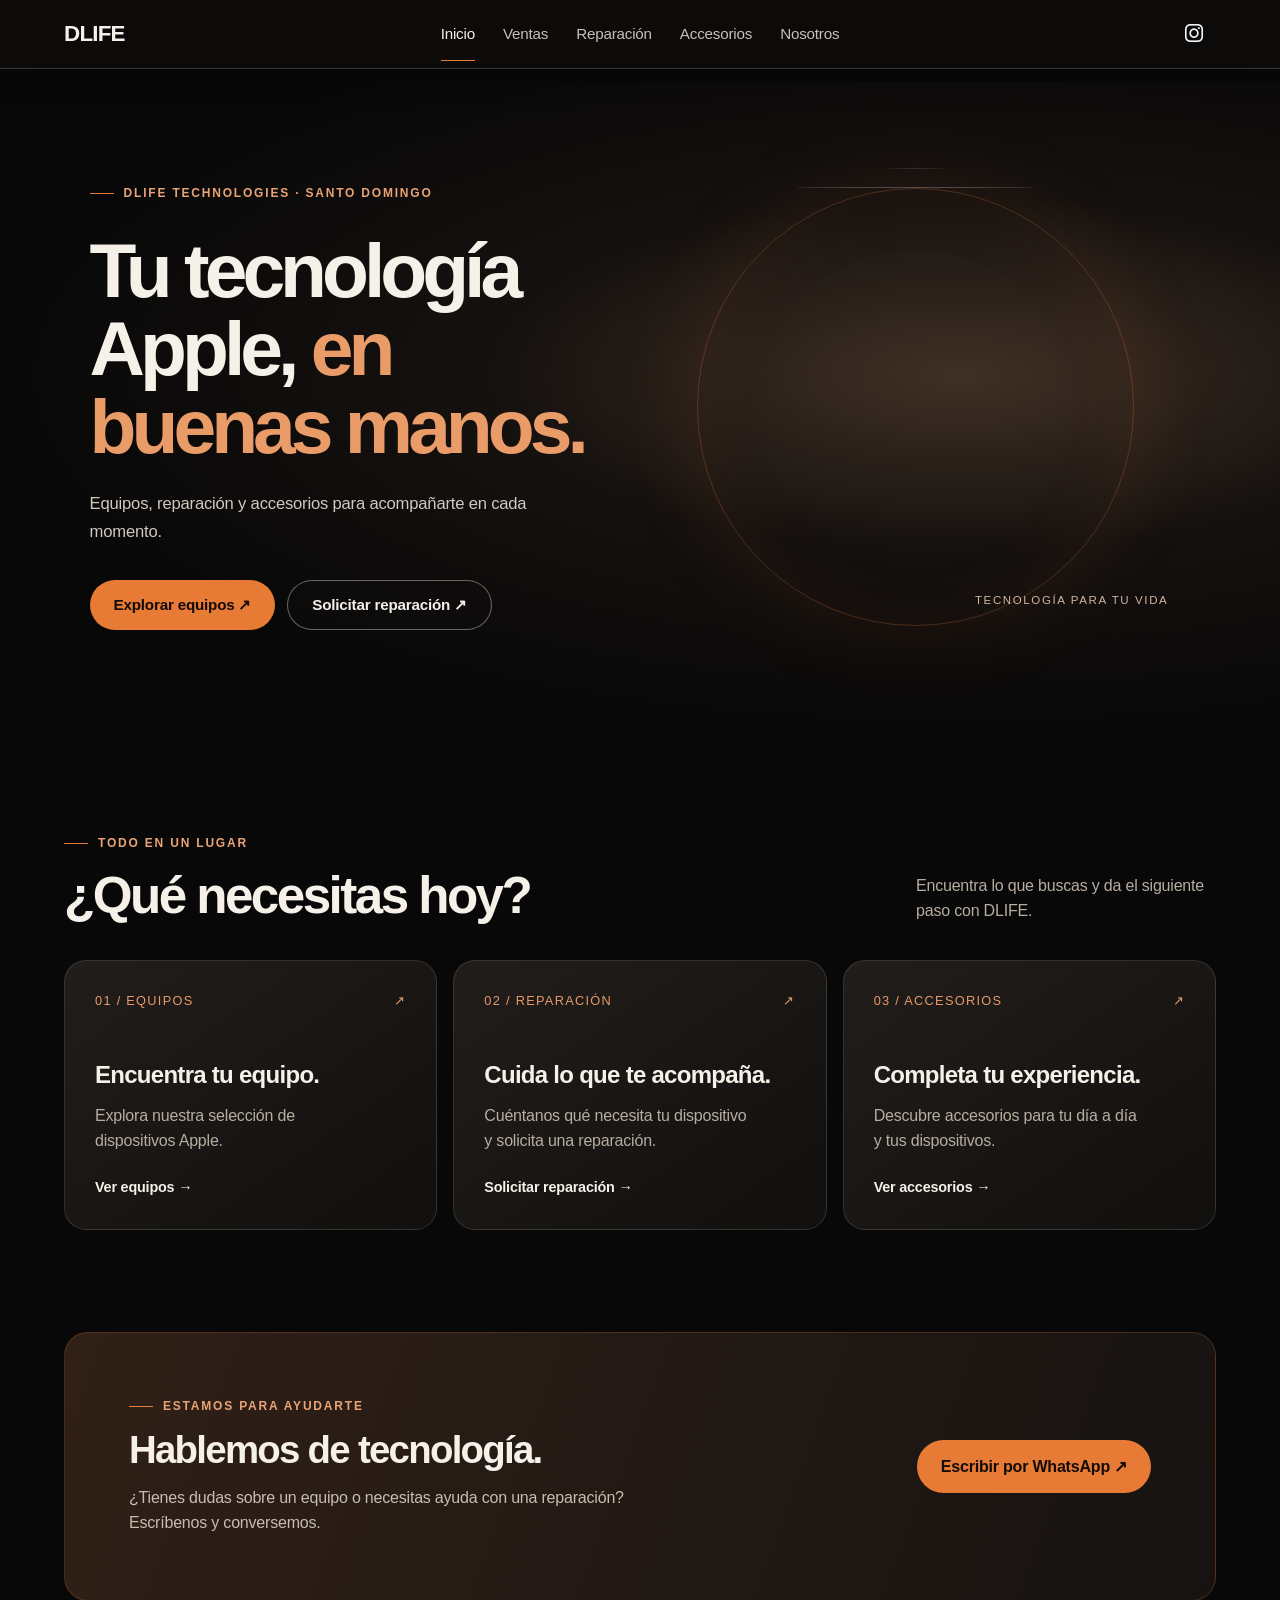
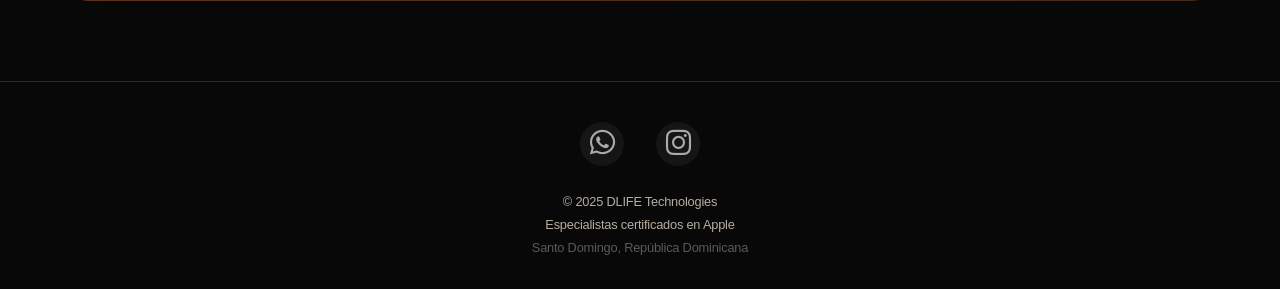
==== commit b98c9852: "Añadir Nosotros a la navegación" ====
--- a/index.html
+++ b/index.html
@@ -410,6 +410,7 @@
       <li><a href="ventas.html">Ventas</a></li>
       <li><a href="reparacion.html">Reparación</a></li>
       <li><a href="accesorios.html">Accesorios</a></li>
+      <li><a href="nosotros.html">Nosotros</a></li>
     </ul>
     <a href="https://www.instagram.com/dl_technologies01" target="_blank" rel="noopener noreferrer" class="nav-icon" aria-label="Instagram">
       <i class="fab fa-instagram"></i>
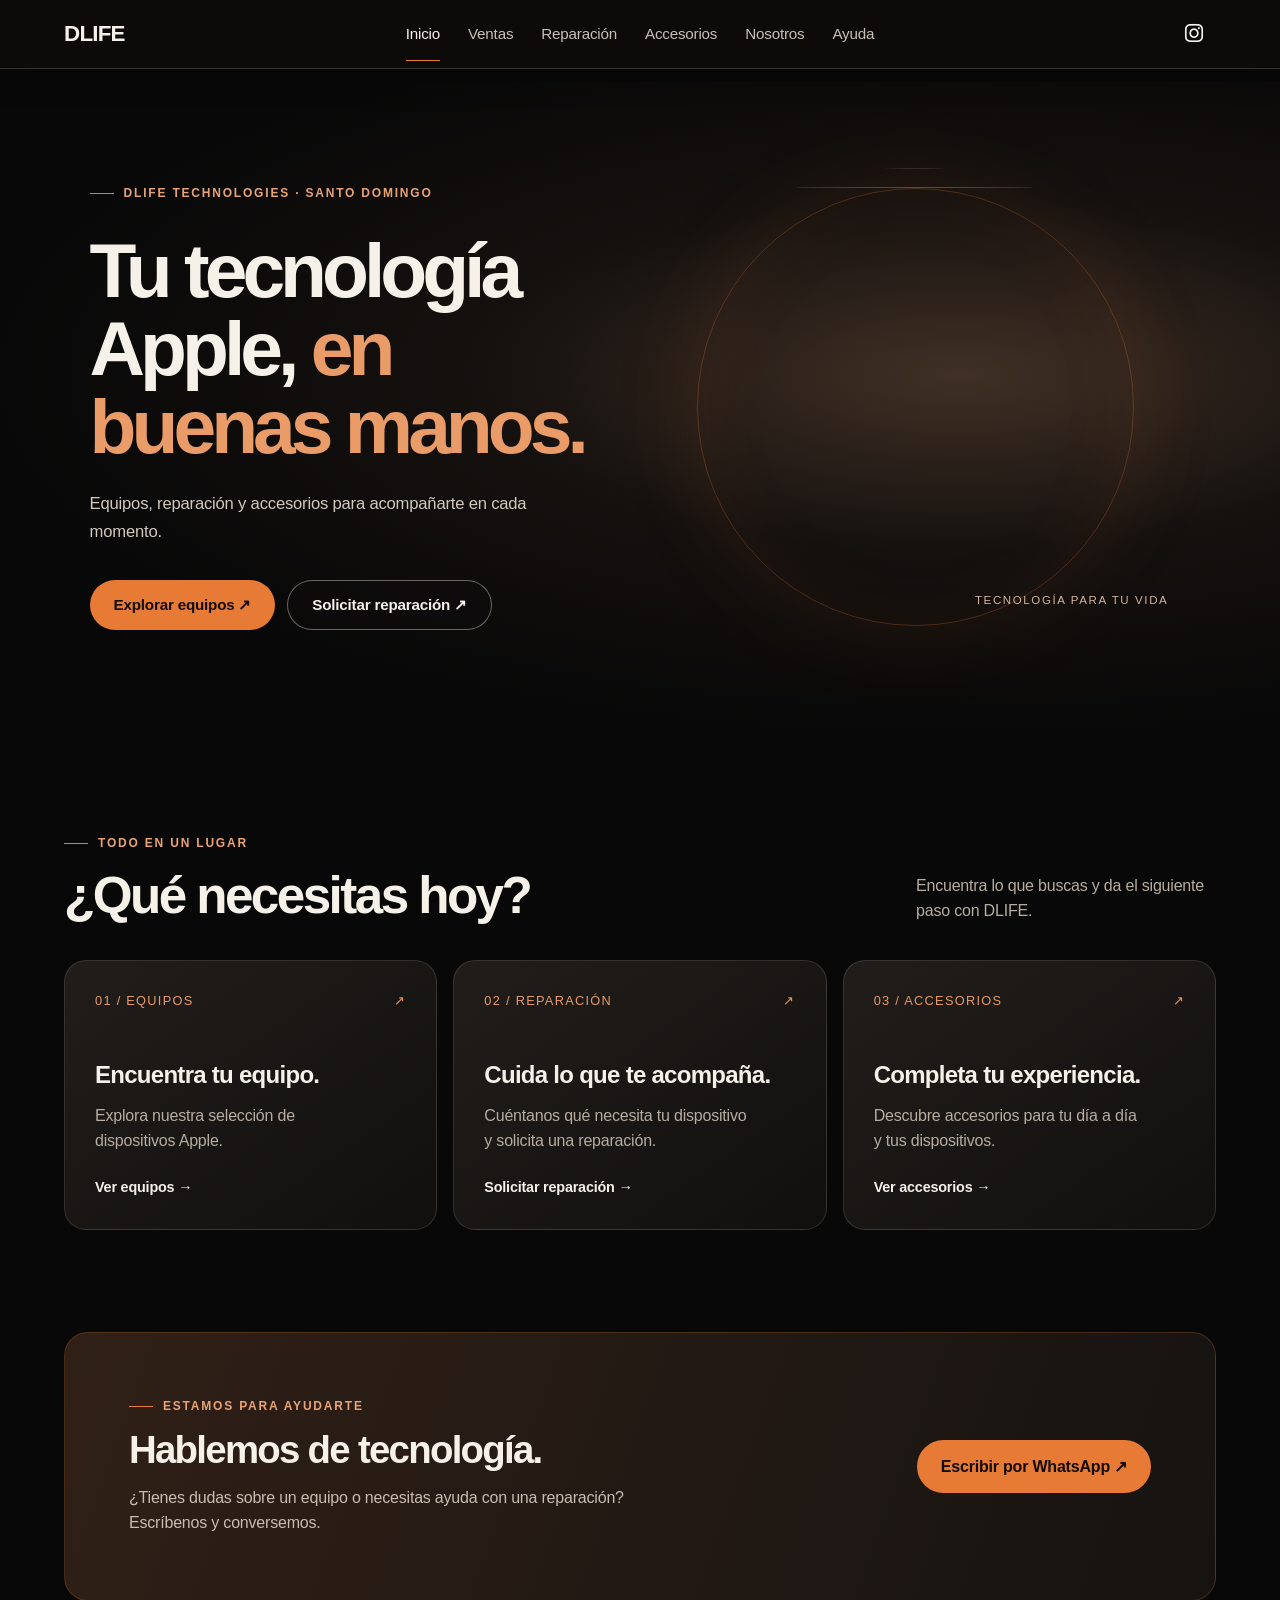
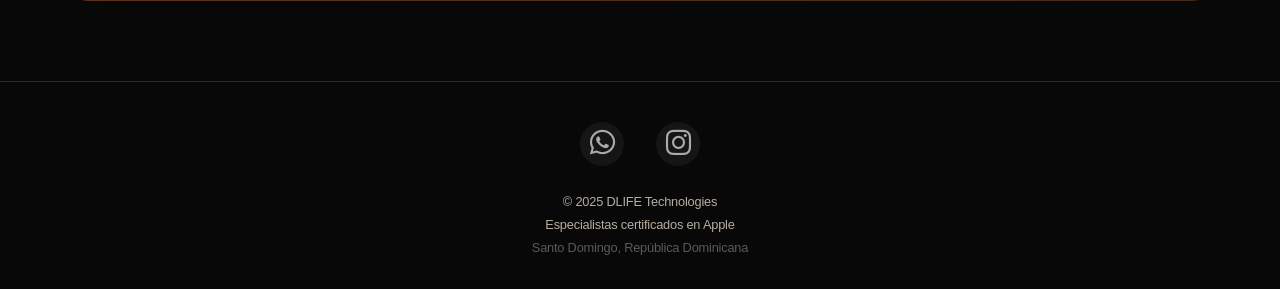
==== commit ff079a76: "Añadir ayuda a la navegación" ====
--- a/index.html
+++ b/index.html
@@ -410,7 +410,7 @@
       <li><a href="ventas.html">Ventas</a></li>
       <li><a href="reparacion.html">Reparación</a></li>
       <li><a href="accesorios.html">Accesorios</a></li>
-      <li><a href="nosotros.html">Nosotros</a></li>
+      <li><a href="nosotros.html">Nosotros</a></li><li><a href="ayuda.html">Ayuda</a></li>
     </ul>
     <a href="https://www.instagram.com/dl_technologies01" target="_blank" rel="noopener noreferrer" class="nav-icon" aria-label="Instagram">
       <i class="fab fa-instagram"></i>
--- a/design-system.css
+++ b/design-system.css
@@ -224,3 +224,10 @@
 @supports not ((backdrop-filter: blur(1px)) or (-webkit-backdrop-filter: blur(1px))) {
   .navbar, .home-page .slide-content { background: #191715 !important; }
 }
+
+/* Espacio para la navegación de seis secciones en pantallas medianas. */
+@media (min-width: 769px) and (max-width: 1100px) {
+  .navbar .nav-links { gap: clamp(10px, 1.5vw, 18px) !important; }
+  .navbar .nav-links a { font-size: .88rem; }
+  .navbar .nav-icon { visibility: hidden; }
+}
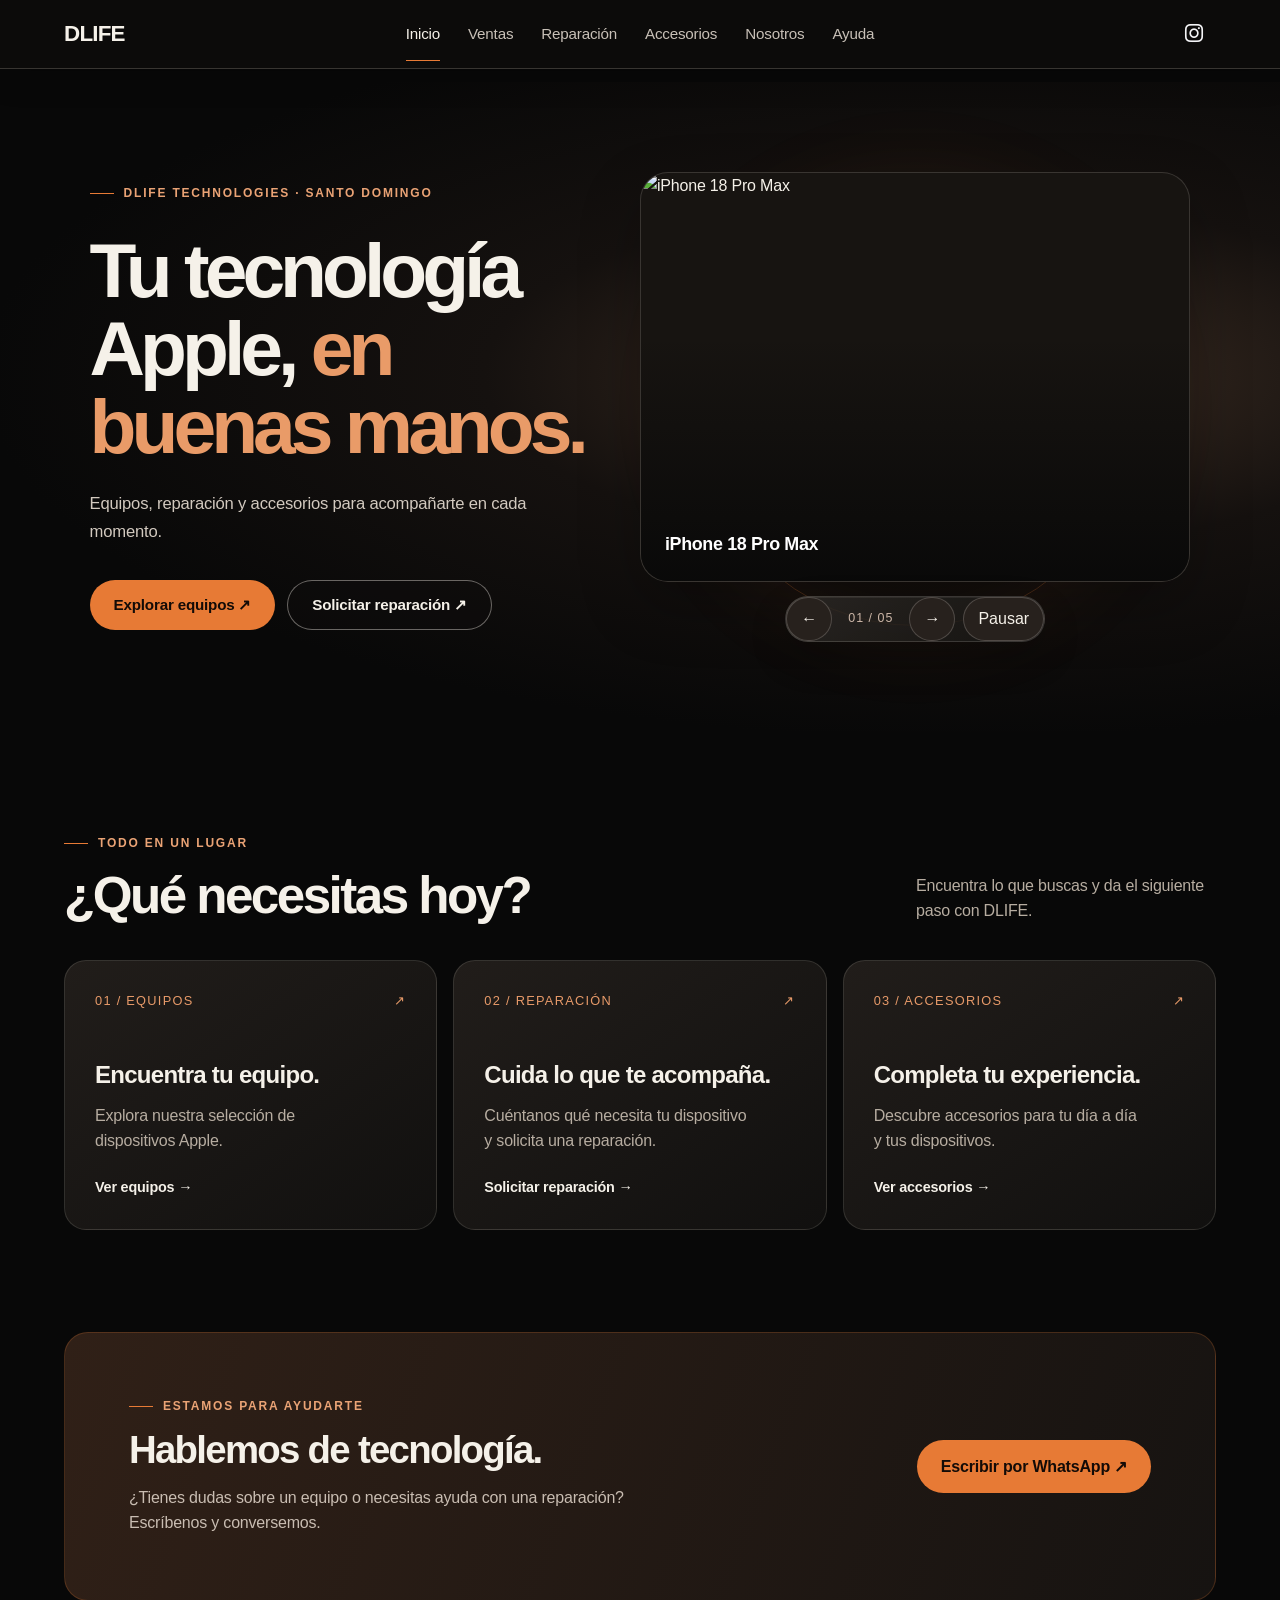
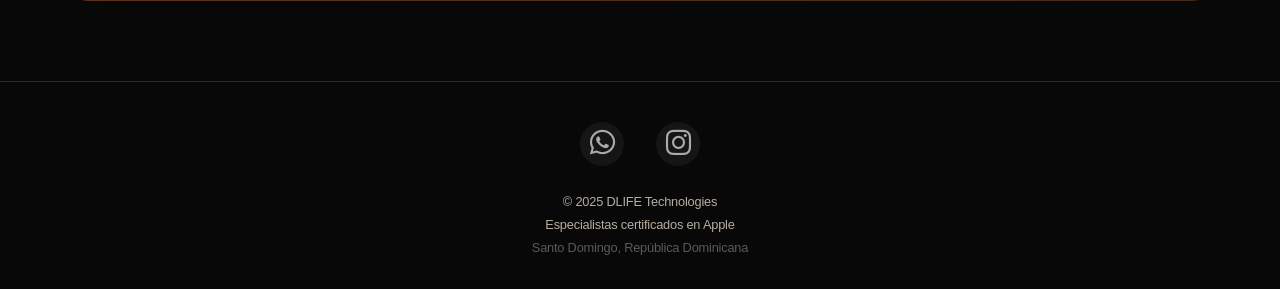
==== commit 9e4ca5de: "Añadir presentación animada de equipos al inicio" ====
--- a/index.html
+++ b/index.html
@@ -399,7 +399,23 @@
 @media(max-width:768px){.home-page .dl-hero{grid-template-columns:1fr;padding:56px 24px 32px;min-height:0}.home-page .dl-hero h1{font-size:clamp(3rem,12vw,4.8rem)}.dl-hero-visual{min-height:260px;height:300px}.dl-hero-visual:before{width:260px}.dl-hero-visual img{height:300px;width:100%}.dl-section-head{display:block}.dl-section-head p{margin-top:16px}.dl-grid{grid-template-columns:1fr}.dl-path{min-height:220px}.dl-contact{flex-direction:column;align-items:flex-start}}
 @media(prefers-reduced-motion:reduce){.dl-path,.dl-actions a{transition:none}}
 </style>
-</head>
+<style>
+.home-page .product-showcase{min-width:0;min-height:430px;display:flex;flex-direction:column;justify-content:center;gap:14px}
+.home-page .product-showcase:before{z-index:0;pointer-events:none}
+.home-page .product-stage{position:relative;width:min(100%,560px);height:clamp(280px,32vw,430px);z-index:1;overflow:hidden;border:1px solid rgba(245,241,233,.15);border-radius:28px;background:#171411;box-shadow:0 24px 60px rgba(0,0,0,.25)}
+.home-page .product-frame{position:absolute;inset:0;opacity:0;visibility:hidden;transition:opacity .7s ease,visibility .7s;pointer-events:none}
+.home-page .product-frame.is-current{opacity:1;visibility:visible}
+.home-page .product-frame:after{content:"";position:absolute;inset:40% 0 0;background:linear-gradient(transparent,rgba(8,8,8,.9));pointer-events:none}
+.home-page .product-showcase .product-frame img{display:block;width:100%;height:100%;max-height:none;aspect-ratio:auto;object-fit:cover;border-radius:0;mask-image:none;-webkit-mask-image:none}
+.product-name{position:absolute;z-index:2;bottom:22px;left:24px;right:24px;color:white;font-size:clamp(1.05rem,1.4vw,1.4rem);font-weight:600;letter-spacing:-.02em}
+.home-page .product-controls{position:relative;z-index:2;display:flex;align-items:center;gap:8px}
+.home-page .product-controls[hidden]{display:none}
+.home-page .product-controls button{min-width:44px;min-height:44px;padding:8px 14px;color:#f5f1e9!important;background:#27211d!important;border:1px solid rgba(245,241,233,.2)!important;border-radius:999px;font:inherit;cursor:pointer}
+.home-page .product-controls button:hover{background:#3d3028!important}
+.product-count{font-size:.78rem;letter-spacing:.08em;color:#cbb6a7;padding:0 8px}
+@media(max-width:768px){.home-page .product-showcase{height:auto;min-height:0;margin-top:28px}.home-page .product-stage{height:280px;width:100%}}
+@media(prefers-reduced-motion:reduce){.home-page .product-frame{transition:none}}
+</style></head>
 <body class="home-page">
   <a class="skip-link" href="#contenido">Ir al contenido</a>
   <!-- Navigation -->
@@ -429,9 +445,18 @@
           <a class="dl-secondary" href="reparacion.html">Solicitar reparación <span aria-hidden="true">&nbsp;↗</span></a>
         </div>
       </div>
-      <div class="dl-hero-visual" aria-hidden="true">
-        <img src="https://i.imgur.com/uhLEMsQ.jpeg" alt="" fetchpriority="high">
-        <span class="dl-visual-label">Tecnología para tu vida</span>
+      <div class="dl-hero-visual product-showcase" role="region" aria-label="Equipos destacados">
+        <div class="product-stage"><div class="product-frame is-current" aria-hidden="false"><img src="https://www.apple.com/newsroom/images/2026/09/apple-debuts-iphone-18-pro-and-iphone-18-pro-max/article/Apple-iPhone-18-Pro-2up-260909_inline.jpg.large.jpg" alt="iPhone 18 Pro Max" fetchpriority="high"><span class="product-name">iPhone 18 Pro Max</span></div>
+<div class="product-frame" aria-hidden="true"><img src="https://www.apple.com/newsroom/images/2025/10/apple-introduces-the-powerful-new-ipad-pro-with-the-m5-chip/article/Apple-iPad-Pro-hero-251015_big.jpg.large.jpg" alt="iPad Pro M5" loading="lazy"><span class="product-name">iPad Pro M5</span></div>
+<div class="product-frame" aria-hidden="true"><img src="https://www.apple.com/newsroom/images/2026/09/introducing-apple-watch-series-12-with-the-all-new-health-sensing-system/article/Apple-Watch-Series-12-2up-260909_big.jpg.large.jpg" alt="Apple Watch Series 12" loading="lazy"><span class="product-name">Apple Watch Series 12</span></div>
+<div class="product-frame" aria-hidden="true"><img src="https://www.apple.com/newsroom/images/2026/10/apple-introduces-the-new-14-inch-macbook-pro-with-m6/article/Apple-MacBook-Pro-14-in-with-M6-hero-261027_big.jpg.large.jpg" alt="MacBook Pro M6" loading="lazy"><span class="product-name">MacBook Pro M6</span></div>
+<div class="product-frame" aria-hidden="true"><img src="https://www.apple.com/newsroom/images/2026/10/apple-unveils-new-imac-with-m6/article/Apple-iMac-with-M6-hero-261027_big.jpg.large.jpg" alt="iMac M6" loading="lazy"><span class="product-name">iMac M6</span></div></div>
+        <div class="product-controls" hidden>
+          <button type="button" class="product-prev" aria-label="Ver equipo anterior">←</button>
+          <span class="product-count" aria-hidden="true">01 / 05</span>
+          <button type="button" class="product-next" aria-label="Ver equipo siguiente">→</button>
+          <button type="button" class="product-pause">Pausar</button>
+        </div>
       </div>
     </section>
     <section class="dl-paths" aria-labelledby="paths-title">
@@ -478,5 +503,29 @@
   </footer>
 
 
+<script>
+(() => {
+  const region = document.querySelector('.product-showcase');
+  if (!region) return;
+  const slides = [...region.querySelectorAll('.product-frame')];
+  const controls = region.querySelector('.product-controls');
+  const pause = region.querySelector('.product-pause');
+  const count = region.querySelector('.product-count');
+  const motion = window.matchMedia('(prefers-reduced-motion: reduce)');
+  let current = 0, paused = motion.matches, timer;
+  controls.hidden = false;
+  function label(){pause.textContent = paused ? 'Reproducir' : 'Pausar'; pause.setAttribute('aria-label', paused ? 'Reproducir animación de equipos' : 'Pausar animación de equipos');}
+  function schedule(){clearInterval(timer); if(!paused && !document.hidden && !region.matches(':hover') && !region.contains(document.activeElement)) timer = setInterval(()=>show(current+1),6000);}
+  function show(index){current=(index+slides.length)%slides.length;slides.forEach((slide,i)=>{slide.classList.toggle('is-current',i===current);slide.setAttribute('aria-hidden',String(i!==current));});count.textContent=String(current+1).padStart(2,'0')+' / '+String(slides.length).padStart(2,'0');schedule();}
+  region.querySelector('.product-prev').addEventListener('click',()=>show(current-1));
+  region.querySelector('.product-next').addEventListener('click',()=>show(current+1));
+  pause.addEventListener('click',()=>{paused=!paused;label();schedule();});
+  region.addEventListener('mouseenter',schedule); region.addEventListener('mouseleave',schedule);
+  region.addEventListener('focusin',schedule); region.addEventListener('focusout',()=>setTimeout(schedule,0));
+  document.addEventListener('visibilitychange',schedule);
+  motion.addEventListener('change',e=>{if(e.matches)paused=true;label();schedule();});
+  label();schedule();
+})();
+</script>
 </body>
 </html>
